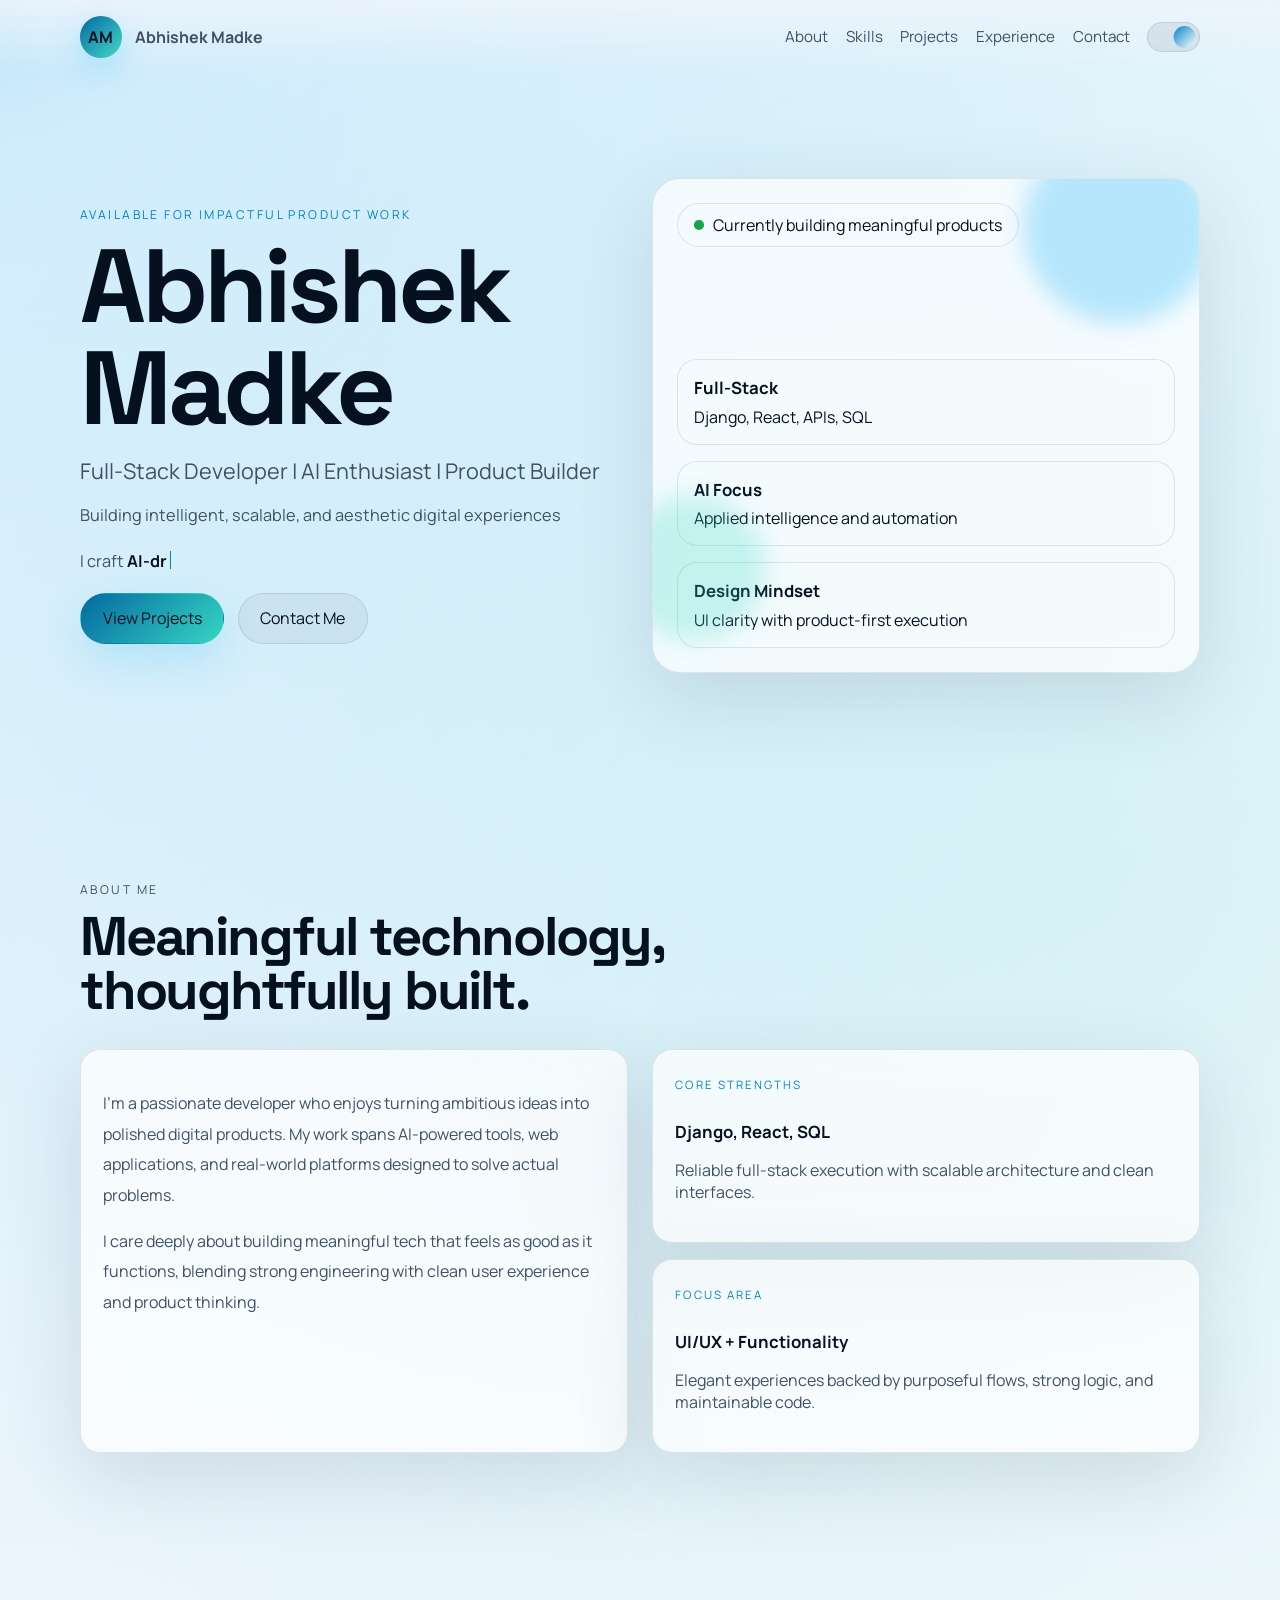
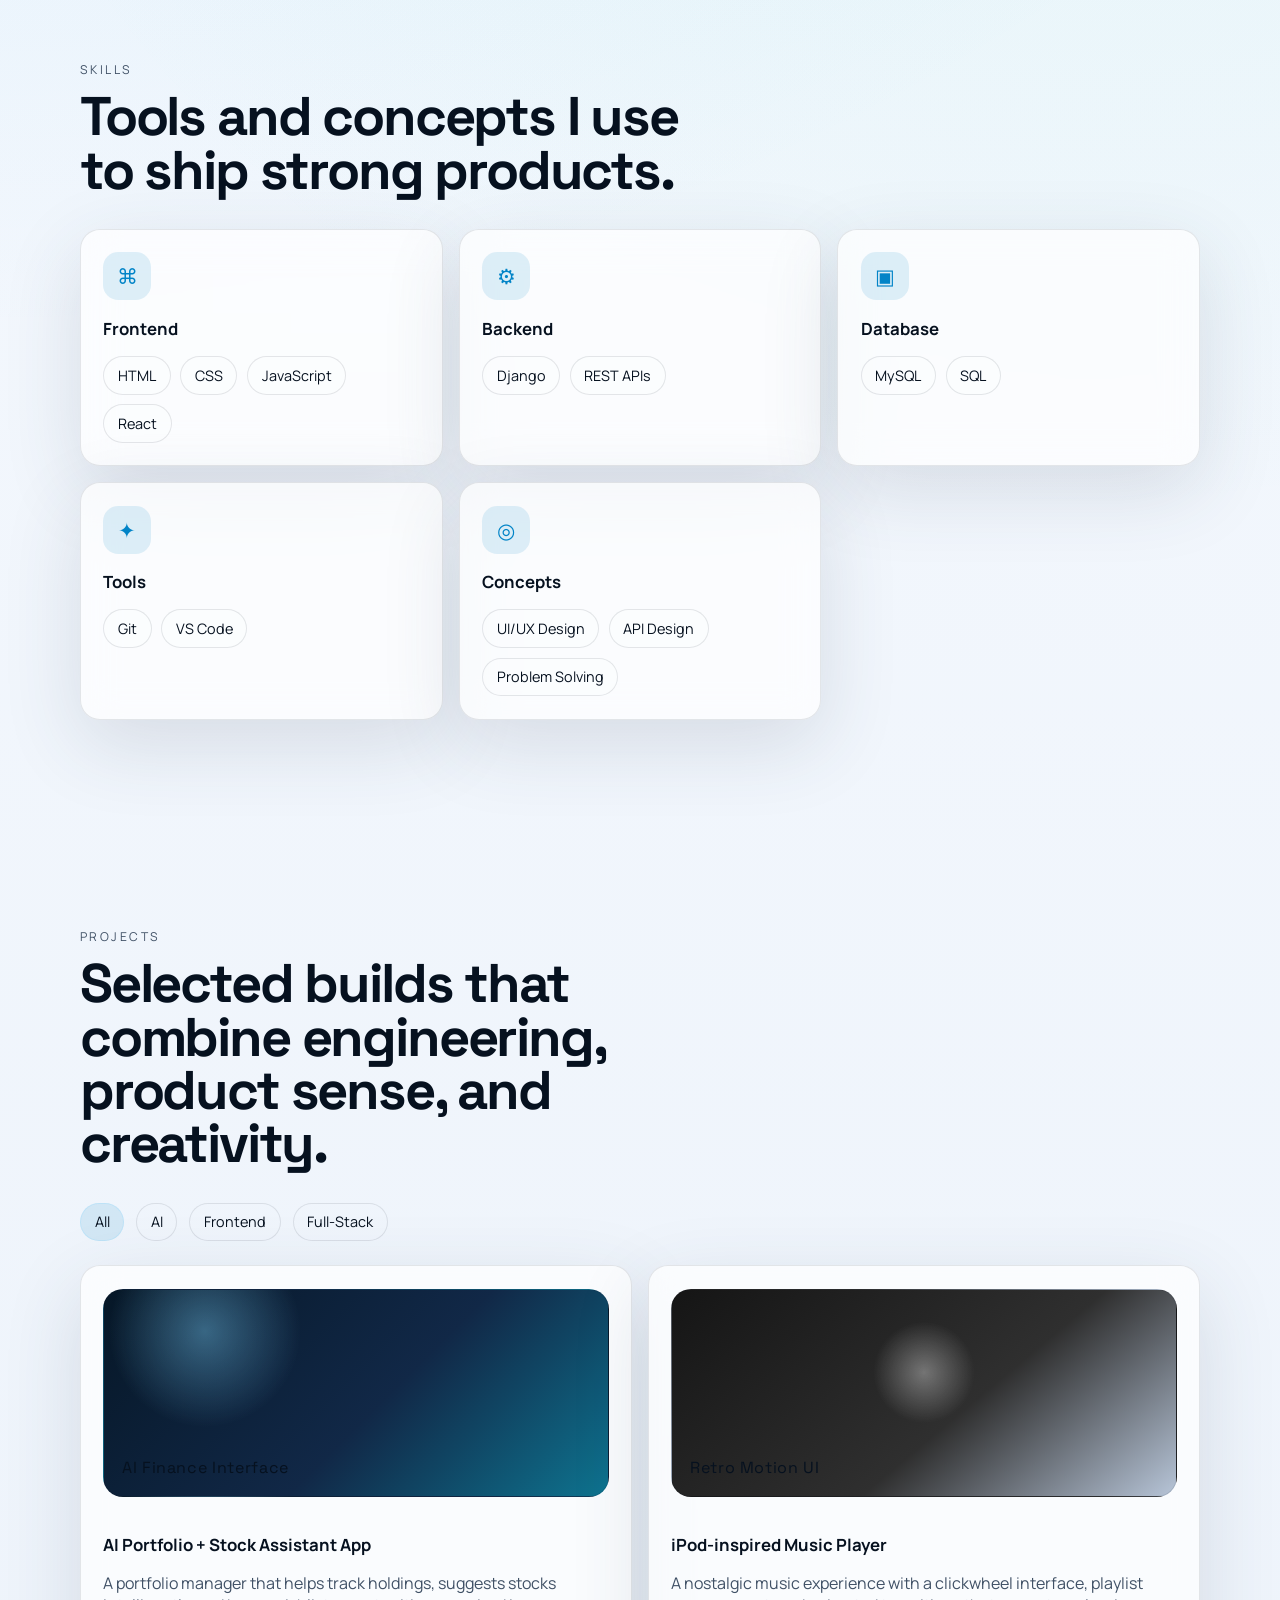
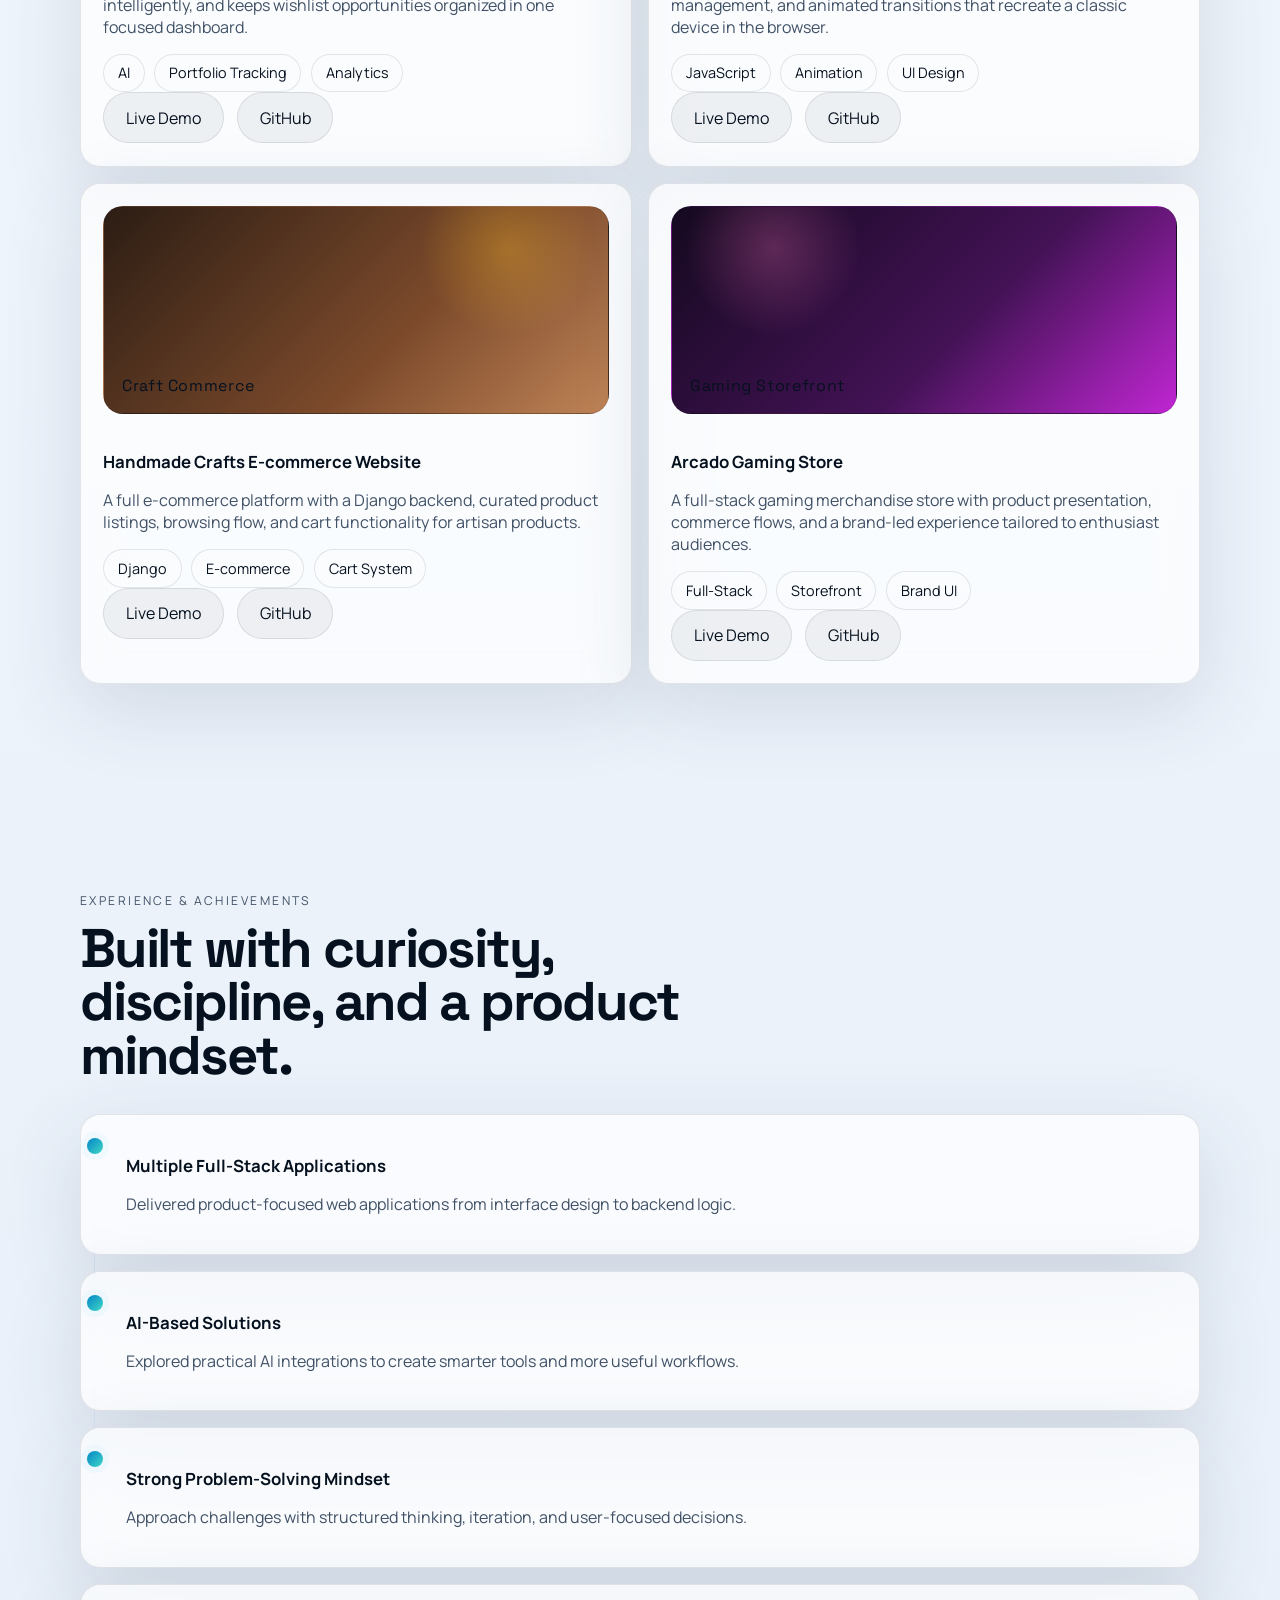
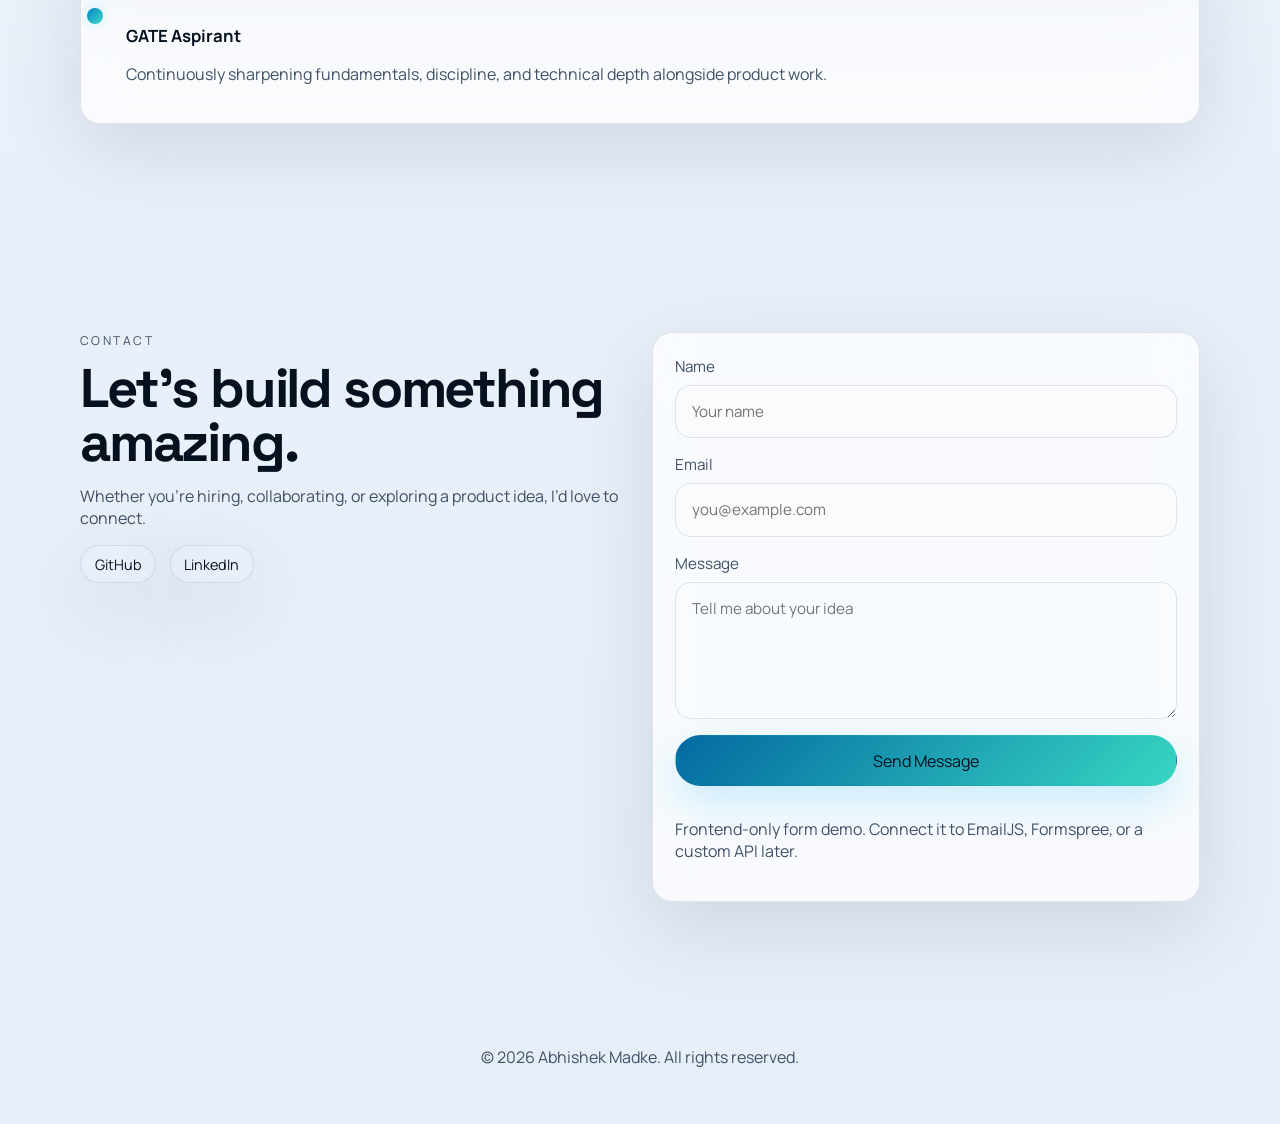
==== index.html @ 0639fe57 "first commit" ====
<!DOCTYPE html>
<html lang="en">
  <head>
    <meta charset="UTF-8" />
    <meta name="viewport" content="width=device-width, initial-scale=1.0" />
    <meta
      name="description"
      content="Abhishek Madke is a full-stack developer, AI enthusiast, and product builder creating intelligent digital experiences."
    />
    <title>Abhishek Madke | Developer Portfolio</title>
    <link rel="preconnect" href="https://fonts.googleapis.com" />
    <link rel="preconnect" href="https://fonts.gstatic.com" crossorigin />
    <link
      href="https://fonts.googleapis.com/css2?family=Manrope:wght@400;500;600;700;800&family=Space+Grotesk:wght@500;700&display=swap"
      rel="stylesheet"
    />
    <link rel="stylesheet" href="style.css" />
  </head>
  <body>
    <div class="cursor-glow" aria-hidden="true"></div>
    <div class="progress-bar" aria-hidden="true"></div>

    <header class="site-header">
      <nav class="nav container" aria-label="Primary navigation">
        <a class="brand" href="#home">
          <span class="brand-mark">AM</span>
          <span class="brand-text">Abhishek Madke</span>
        </a>

        <button
          class="nav-toggle"
          type="button"
          aria-expanded="false"
          aria-controls="nav-menu"
          aria-label="Toggle navigation"
        >
          <span></span>
          <span></span>
        </button>

        <div class="nav-menu" id="nav-menu">
          <a href="#about">About</a>
          <a href="#skills">Skills</a>
          <a href="#projects">Projects</a>
          <a href="#experience">Experience</a>
          <a href="#contact">Contact</a>
          <button class="theme-toggle" type="button" aria-label="Toggle color theme">
            <span class="theme-toggle-track">
              <span class="theme-toggle-thumb"></span>
            </span>
          </button>
        </div>
      </nav>
    </header>

    <main id="home">
      <!-- Hero Section -->
      <section class="hero section">
        <div class="container hero-grid">
          <div class="hero-copy reveal">
            <p class="eyebrow">Available for impactful product work</p>
            <h1>Abhishek Madke</h1>
            <p class="hero-title">Full-Stack Developer | AI Enthusiast | Product Builder</p>
            <p class="hero-tagline">
              Building intelligent, scalable, and aesthetic digital experiences
            </p>
            <p class="typing-line">
              I craft
              <span class="typing" data-roles="smart web apps,AI-driven products,premium user experiences,scalable full-stack systems"></span>
            </p>

            <div class="hero-actions">
              <a class="button button-primary ripple" href="#projects">View Projects</a>
              <a class="button button-secondary ripple" href="#contact">Contact Me</a>
            </div>
          </div>

          <div class="hero-visual reveal">
            <div class="glass-panel intro-card">
              <div class="intro-orb orb-one"></div>
              <div class="intro-orb orb-two"></div>
              <div class="status-pill">
                <span class="status-dot"></span>
                Currently building meaningful products
              </div>
              <div class="metric-grid">
                <article>
                  <strong>Full-Stack</strong>
                  <span>Django, React, APIs, SQL</span>
                </article>
                <article>
                  <strong>AI Focus</strong>
                  <span>Applied intelligence and automation</span>
                </article>
                <article>
                  <strong>Design Mindset</strong>
                  <span>UI clarity with product-first execution</span>
                </article>
              </div>
            </div>
          </div>
        </div>
      </section>

      <!-- About Section -->
      <section class="section" id="about">
        <div class="container">
          <div class="section-heading reveal">
            <p class="eyebrow">About Me</p>
            <h2>Meaningful technology, thoughtfully built.</h2>
          </div>

          <div class="about-grid">
            <article class="glass-panel about-story reveal">
              <p>
                I’m a passionate developer who enjoys turning ambitious ideas into polished digital
                products. My work spans AI-powered tools, web applications, and real-world
                platforms designed to solve actual problems.
              </p>
              <p>
                I care deeply about building meaningful tech that feels as good as it functions,
                blending strong engineering with clean user experience and product thinking.
              </p>
            </article>

            <aside class="about-highlights reveal">
              <div class="highlight-card glass-panel">
                <span class="highlight-label">Core Strengths</span>
                <h3>Django, React, SQL</h3>
                <p>Reliable full-stack execution with scalable architecture and clean interfaces.</p>
              </div>
              <div class="highlight-card glass-panel">
                <span class="highlight-label">Focus Area</span>
                <h3>UI/UX + Functionality</h3>
                <p>Elegant experiences backed by purposeful flows, strong logic, and maintainable code.</p>
              </div>
            </aside>
          </div>
        </div>
      </section>

      <!-- Skills Section -->
      <section class="section" id="skills">
        <div class="container">
          <div class="section-heading reveal">
            <p class="eyebrow">Skills</p>
            <h2>Tools and concepts I use to ship strong products.</h2>
          </div>

          <div class="skills-grid">
            <article class="skill-card glass-panel reveal">
              <div class="skill-icon">⌘</div>
              <h3>Frontend</h3>
              <div class="skill-tags">
                <span>HTML</span>
                <span>CSS</span>
                <span>JavaScript</span>
                <span>React</span>
              </div>
            </article>
            <article class="skill-card glass-panel reveal">
              <div class="skill-icon">⚙</div>
              <h3>Backend</h3>
              <div class="skill-tags">
                <span>Django</span>
                <span>REST APIs</span>
              </div>
            </article>
            <article class="skill-card glass-panel reveal">
              <div class="skill-icon">▣</div>
              <h3>Database</h3>
              <div class="skill-tags">
                <span>MySQL</span>
                <span>SQL</span>
              </div>
            </article>
            <article class="skill-card glass-panel reveal">
              <div class="skill-icon">✦</div>
              <h3>Tools</h3>
              <div class="skill-tags">
                <span>Git</span>
                <span>VS Code</span>
              </div>
            </article>
            <article class="skill-card glass-panel reveal">
              <div class="skill-icon">◎</div>
              <h3>Concepts</h3>
              <div class="skill-tags">
                <span>UI/UX Design</span>
                <span>API Design</span>
                <span>Problem Solving</span>
              </div>
            </article>
          </div>
        </div>
      </section>

      <!-- Projects Section -->
      <section class="section" id="projects">
        <div class="container">
          <div class="section-heading reveal">
            <p class="eyebrow">Projects</p>
            <h2>Selected builds that combine engineering, product sense, and creativity.</h2>
          </div>

          <div class="project-filters reveal" role="tablist" aria-label="Project categories">
            <button class="filter-pill is-active" type="button" data-filter="all">All</button>
            <button class="filter-pill" type="button" data-filter="ai">AI</button>
            <button class="filter-pill" type="button" data-filter="frontend">Frontend</button>
            <button class="filter-pill" type="button" data-filter="fullstack">Full-Stack</button>
          </div>

          <div class="projects-grid">
            <article class="project-card glass-panel reveal" data-category="ai fullstack">
              <div class="project-preview preview-ai">
                <span>AI Finance Interface</span>
              </div>
              <div class="project-body">
                <h3>AI Portfolio + Stock Assistant App</h3>
                <p>
                  A portfolio manager that helps track holdings, suggests stocks intelligently,
                  and keeps wishlist opportunities organized in one focused dashboard.
                </p>
                <div class="project-stack">
                  <span>AI</span>
                  <span>Portfolio Tracking</span>
                  <span>Analytics</span>
                </div>
                <div class="project-links">
                  <a class="button button-secondary ripple" href="#">Live Demo</a>
                  <a class="button button-secondary ripple" href="#">GitHub</a>
                </div>
              </div>
            </article>

            <article class="project-card glass-panel reveal" data-category="frontend">
              <div class="project-preview preview-ipod">
                <span>Retro Motion UI</span>
              </div>
              <div class="project-body">
                <h3>iPod-inspired Music Player</h3>
                <p>
                  A nostalgic music experience with a clickwheel interface, playlist management,
                  and animated transitions that recreate a classic device in the browser.
                </p>
                <div class="project-stack">
                  <span>JavaScript</span>
                  <span>Animation</span>
                  <span>UI Design</span>
                </div>
                <div class="project-links">
                  <a class="button button-secondary ripple" href="#">Live Demo</a>
                  <a class="button button-secondary ripple" href="#">GitHub</a>
                </div>
              </div>
            </article>

            <article class="project-card glass-panel reveal" data-category="fullstack">
              <div class="project-preview preview-crafts">
                <span>Craft Commerce</span>
              </div>
              <div class="project-body">
                <h3>Handmade Crafts E-commerce Website</h3>
                <p>
                  A full e-commerce platform with a Django backend, curated product listings,
                  browsing flow, and cart functionality for artisan products.
                </p>
                <div class="project-stack">
                  <span>Django</span>
                  <span>E-commerce</span>
                  <span>Cart System</span>
                </div>
                <div class="project-links">
                  <a class="button button-secondary ripple" href="#">Live Demo</a>
                  <a class="button button-secondary ripple" href="#">GitHub</a>
                </div>
              </div>
            </article>

            <article class="project-card glass-panel reveal" data-category="fullstack">
              <div class="project-preview preview-arcado">
                <span>Gaming Storefront</span>
              </div>
              <div class="project-body">
                <h3>Arcado Gaming Store</h3>
                <p>
                  A full-stack gaming merchandise store with product presentation, commerce
                  flows, and a brand-led experience tailored to enthusiast audiences.
                </p>
                <div class="project-stack">
                  <span>Full-Stack</span>
                  <span>Storefront</span>
                  <span>Brand UI</span>
                </div>
                <div class="project-links">
                  <a class="button button-secondary ripple" href="#">Live Demo</a>
                  <a class="button button-secondary ripple" href="#">GitHub</a>
                </div>
              </div>
            </article>
          </div>
        </div>
      </section>

      <!-- Experience Section -->
      <section class="section" id="experience">
        <div class="container">
          <div class="section-heading reveal">
            <p class="eyebrow">Experience & Achievements</p>
            <h2>Built with curiosity, discipline, and a product mindset.</h2>
          </div>

          <div class="timeline">
            <article class="timeline-card glass-panel reveal">
              <h3>Multiple Full-Stack Applications</h3>
              <p>Delivered product-focused web applications from interface design to backend logic.</p>
            </article>
            <article class="timeline-card glass-panel reveal">
              <h3>AI-Based Solutions</h3>
              <p>Explored practical AI integrations to create smarter tools and more useful workflows.</p>
            </article>
            <article class="timeline-card glass-panel reveal">
              <h3>Strong Problem-Solving Mindset</h3>
              <p>Approach challenges with structured thinking, iteration, and user-focused decisions.</p>
            </article>
            <article class="timeline-card glass-panel reveal">
              <h3>GATE Aspirant</h3>
              <p>Continuously sharpening fundamentals, discipline, and technical depth alongside product work.</p>
            </article>
          </div>
        </div>
      </section>

      <!-- Contact Section -->
      <section class="section" id="contact">
        <div class="container contact-grid">
          <div class="section-heading reveal">
            <p class="eyebrow">Contact</p>
            <h2>Let’s build something amazing.</h2>
            <p class="section-copy">
              Whether you’re hiring, collaborating, or exploring a product idea, I’d love to connect.
            </p>
            <div class="social-links">
              <a class="glass-chip" href="https://github.com/abhishekmadke" target="_blank" rel="noreferrer">GitHub</a>
              <a class="glass-chip" href="https://www.linkedin.com/in/abhishek-madke-683bb9384/" target="_blank" rel="noreferrer">LinkedIn</a>
            </div>
          </div>

          <form class="contact-form glass-panel reveal">
            <label>
              Name
              <input type="text" name="name" placeholder="Your name" />
            </label>
            <label>
              Email
              <input type="email" name="email" placeholder="you@example.com" />
            </label>
            <label>
              Message
              <textarea name="message" rows="5" placeholder="Tell me about your idea"></textarea>
            </label>
            <button class="button button-primary ripple" type="submit">Send Message</button>
            <p class="form-note">Frontend-only form demo. Connect it to EmailJS, Formspree, or a custom API later.</p>
          </form>
        </div>
      </section>
    </main>

    <!-- Footer -->
    <footer class="site-footer">
      <div class="container footer-content">
        <p>&copy; <span id="year"></span> Abhishek Madke. All rights reserved.</p>
      </div>
    </footer>

    <script src="script.js"></script>
  </body>
</html>
---- style.css ----
:root {
  --bg: #07111f;
  --bg-elevated: rgba(15, 23, 42, 0.68);
  --surface: rgba(148, 163, 184, 0.08);
  --surface-strong: rgba(148, 163, 184, 0.12);
  --text: #f8fafc;
  --muted: #b7c5d8;
  --line: rgba(255, 255, 255, 0.08);
  --accent: #7dd3fc;
  --accent-strong: #38bdf8;
  --accent-soft: rgba(125, 211, 252, 0.18);
  --success: #86efac;
  --shadow: 0 20px 80px rgba(2, 8, 23, 0.35);
  --radius-lg: 28px;
  --radius-md: 20px;
  --radius-sm: 14px;
  --container: min(1120px, calc(100vw - 2rem));
  --ease: 220ms cubic-bezier(0.2, 0.8, 0.2, 1);
  color-scheme: dark;
}

body.light-theme {
  --bg: #eef4fb;
  --bg-elevated: rgba(255, 255, 255, 0.7);
  --surface: rgba(15, 23, 42, 0.05);
  --surface-strong: rgba(15, 23, 42, 0.08);
  --text: #06111f;
  --muted: #405166;
  --line: rgba(15, 23, 42, 0.1);
  --accent: #0284c7;
  --accent-strong: #0369a1;
  --accent-soft: rgba(2, 132, 199, 0.12);
  --success: #16a34a;
  --shadow: 0 24px 80px rgba(51, 65, 85, 0.14);
  color-scheme: light;
}

*,
*::before,
*::after {
  box-sizing: border-box;
}

html {
  scroll-behavior: smooth;
}

body {
  margin: 0;
  min-height: 100vh;
  font-family: "Manrope", sans-serif;
  background:
    radial-gradient(circle at top left, rgba(56, 189, 248, 0.22), transparent 32%),
    radial-gradient(circle at 85% 15%, rgba(45, 212, 191, 0.14), transparent 24%),
    linear-gradient(180deg, rgba(10, 18, 34, 0.96), rgba(4, 9, 18, 1));
  color: var(--text);
  transition: background 400ms ease, color 250ms ease;
  overflow-x: hidden;
}

body.light-theme {
  background:
    radial-gradient(circle at top left, rgba(14, 165, 233, 0.18), transparent 32%),
    radial-gradient(circle at 85% 15%, rgba(45, 212, 191, 0.1), transparent 24%),
    linear-gradient(180deg, #f8fbff, #e6eef8);
}

img {
  display: block;
  max-width: 100%;
}

a {
  color: inherit;
  text-decoration: none;
}

button,
input,
textarea {
  font: inherit;
}

button {
  border: 0;
  background: none;
  color: inherit;
  cursor: pointer;
}

.container {
  width: var(--container);
  margin: 0 auto;
}

.section {
  padding: 5rem 0;
}

.section-heading {
  max-width: 40rem;
  margin-bottom: 2rem;
}

.section-heading h2,
.hero h1 {
  margin: 0;
  font-family: "Space Grotesk", sans-serif;
  line-height: 0.98;
  letter-spacing: -0.04em;
}

.section-heading h2 {
  font-size: clamp(2rem, 5vw, 3.4rem);
}

.section-copy,
.section-heading p,
.hero-tagline,
.hero-title,
.typing-line,
.about-story p,
.highlight-card p,
.project-body p,
.timeline-card p,
.contact-form .form-note,
.nav-menu a,
.brand-text {
  color: var(--muted);
}

.eyebrow {
  margin: 0 0 0.8rem;
  text-transform: uppercase;
  letter-spacing: 0.2em;
  font-size: 0.76rem;
  color: var(--accent);
}

.glass-panel,
.glass-chip {
  background: var(--bg-elevated);
  border: 1px solid var(--line);
  box-shadow: var(--shadow);
  backdrop-filter: blur(18px);
  -webkit-backdrop-filter: blur(18px);
}

.site-header {
  position: sticky;
  top: 0;
  z-index: 30;
  padding: 1rem 0;
  background: linear-gradient(180deg, rgba(7, 17, 31, 0.75), transparent);
  backdrop-filter: blur(16px);
  -webkit-backdrop-filter: blur(16px);
}

body.light-theme .site-header {
  background: linear-gradient(180deg, rgba(238, 244, 251, 0.85), transparent);
}

.nav {
  display: flex;
  align-items: center;
  justify-content: space-between;
  gap: 1rem;
}

.brand {
  display: inline-flex;
  align-items: center;
  gap: 0.85rem;
  font-weight: 700;
}

.brand-mark {
  display: grid;
  place-items: center;
  width: 2.6rem;
  height: 2.6rem;
  border-radius: 50%;
  background: linear-gradient(135deg, var(--accent-strong), rgba(45, 212, 191, 0.85));
  color: #03111f;
  box-shadow: 0 12px 30px rgba(56, 189, 248, 0.28);
}

.nav-menu {
  display: flex;
  align-items: center;
  gap: 1.1rem;
}

.nav-menu a {
  position: relative;
  font-size: 0.95rem;
}

.nav-menu a::after {
  content: "";
  position: absolute;
  left: 0;
  bottom: -0.35rem;
  width: 100%;
  height: 1px;
  background: var(--accent);
  transform: scaleX(0);
  transform-origin: left;
  transition: transform var(--ease);
}

.nav-menu a:hover::after,
.nav-menu a:focus-visible::after {
  transform: scaleX(1);
}

.nav-toggle {
  display: none;
  width: 3rem;
  height: 3rem;
  border-radius: 50%;
  border: 1px solid var(--line);
  align-items: center;
  justify-content: center;
  flex-direction: column;
  gap: 0.3rem;
}

.nav-toggle span {
  width: 1rem;
  height: 2px;
  background: var(--text);
  border-radius: 999px;
  transition: transform var(--ease), opacity var(--ease);
}

.theme-toggle {
  display: inline-flex;
  padding: 0;
}

.theme-toggle-track {
  width: 3.3rem;
  height: 1.9rem;
  background: var(--surface-strong);
  border: 1px solid var(--line);
  border-radius: 999px;
  padding: 0.22rem;
  display: flex;
  align-items: center;
}

.theme-toggle-thumb {
  width: 1.4rem;
  height: 1.4rem;
  border-radius: 50%;
  background: linear-gradient(135deg, var(--accent), #ffffff);
  transform: translateX(0);
  transition: transform var(--ease);
}

body.light-theme .theme-toggle-thumb {
  transform: translateX(1.35rem);
}

.hero {
  padding-top: 3.6rem;
}

.hero-grid,
.about-grid,
.contact-grid {
  display: grid;
  gap: 1.5rem;
}

.hero-grid {
  align-items: center;
}

.hero-copy {
  position: relative;
  z-index: 2;
}

.hero h1 {
  font-size: clamp(3rem, 9vw, 6.5rem);
  margin-bottom: 1rem;
}

.hero-title {
  font-size: clamp(1rem, 3vw, 1.35rem);
  margin: 0 0 1rem;
}

.hero-tagline,
.typing-line {
  max-width: 38rem;
  font-size: 1.02rem;
  line-height: 1.8;
}

.typing {
  color: var(--text);
  font-weight: 700;
}

.typing::after {
  content: "";
  display: inline-block;
  width: 1px;
  height: 1.1em;
  margin-left: 0.2rem;
  vertical-align: -0.1em;
  background: var(--accent);
  animation: blink 1s infinite;
}

.hero-actions,
.project-links,
.social-links {
  display: flex;
  flex-wrap: wrap;
  gap: 0.85rem;
}

.button {
  position: relative;
  isolation: isolate;
  display: inline-flex;
  align-items: center;
  justify-content: center;
  min-height: 3rem;
  padding: 0.85rem 1.35rem;
  border-radius: 999px;
  border: 1px solid transparent;
  overflow: hidden;
  transition:
    transform var(--ease),
    border-color var(--ease),
    background var(--ease),
    color var(--ease);
}

.button:hover,
.button:focus-visible,
.filter-pill:hover,
.filter-pill:focus-visible,
.glass-chip:hover,
.glass-chip:focus-visible {
  transform: translateY(-2px);
}

.button-primary {
  background: linear-gradient(135deg, var(--accent-strong), rgba(45, 212, 191, 0.95));
  color: #04111f;
  box-shadow: 0 16px 40px rgba(56, 189, 248, 0.24);
}

.button-secondary {
  background: var(--surface);
  border-color: var(--line);
}

.ripple-circle {
  position: absolute;
  width: 1rem;
  height: 1rem;
  border-radius: 50%;
  transform: translate(-50%, -50%) scale(0);
  background: rgba(255, 255, 255, 0.35);
  animation: ripple 650ms ease-out forwards;
  pointer-events: none;
}

.intro-card {
  position: relative;
  min-height: 26rem;
  padding: 1.5rem;
  border-radius: var(--radius-lg);
  overflow: hidden;
}

.intro-orb {
  position: absolute;
  border-radius: 50%;
  filter: blur(12px);
}

.orb-one {
  width: 12rem;
  height: 12rem;
  top: -3rem;
  right: -1rem;
  background: rgba(56, 189, 248, 0.34);
}

.orb-two {
  width: 9rem;
  height: 9rem;
  bottom: 2rem;
  left: -2rem;
  background: rgba(45, 212, 191, 0.24);
}

.status-pill {
  position: relative;
  display: inline-flex;
  align-items: center;
  gap: 0.6rem;
  padding: 0.65rem 1rem;
  border-radius: 999px;
  background: rgba(255, 255, 255, 0.06);
  border: 1px solid var(--line);
}

.status-dot {
  width: 0.6rem;
  height: 0.6rem;
  border-radius: 50%;
  background: var(--success);
  box-shadow: 0 0 0 0 rgba(134, 239, 172, 0.6);
  animation: pulse 2s infinite;
}

.metric-grid {
  display: grid;
  gap: 1rem;
  margin-top: 7rem;
}

.metric-grid article,
.highlight-card,
.skill-card,
.timeline-card,
.project-card,
.contact-form,
.about-story {
  border-radius: var(--radius-md);
}

.metric-grid article {
  padding: 1rem;
  background: rgba(255, 255, 255, 0.05);
  border: 1px solid var(--line);
}

.metric-grid strong,
.highlight-card h3,
.skill-card h3,
.project-body h3,
.timeline-card h3 {
  display: block;
  margin-bottom: 0.4rem;
  font-size: 1.05rem;
}

.about-story,
.highlight-card,
.skill-card,
.timeline-card,
.project-card,
.contact-form {
  padding: 1.4rem;
}

.about-story {
  line-height: 1.9;
}

.highlight-card + .highlight-card {
  margin-top: 1rem;
}

.highlight-label {
  display: inline-flex;
  margin-bottom: 0.7rem;
  color: var(--accent);
  text-transform: uppercase;
  letter-spacing: 0.18em;
  font-size: 0.72rem;
}

.skills-grid,
.projects-grid,
.timeline {
  display: grid;
  gap: 1rem;
}

.skill-card {
  position: relative;
  overflow: hidden;
}

.skill-card::before,
.project-card::before,
.timeline-card::before {
  content: "";
  position: absolute;
  inset: 0;
  background: linear-gradient(135deg, rgba(125, 211, 252, 0.08), transparent 45%);
  opacity: 0;
  transition: opacity var(--ease);
  pointer-events: none;
}

.skill-card:hover::before,
.project-card:hover::before,
.timeline-card:hover::before {
  opacity: 1;
}

.skill-icon {
  display: grid;
  place-items: center;
  width: 3rem;
  height: 3rem;
  margin-bottom: 1rem;
  border-radius: 0.95rem;
  background: var(--accent-soft);
  color: var(--accent);
  font-size: 1.3rem;
}

.skill-tags,
.project-stack {
  display: flex;
  flex-wrap: wrap;
  gap: 0.6rem;
  margin-top: 1rem;
}

.skill-tags span,
.project-stack span,
.glass-chip,
.filter-pill {
  padding: 0.55rem 0.85rem;
  border-radius: 999px;
  border: 1px solid var(--line);
  background: rgba(255, 255, 255, 0.04);
  font-size: 0.9rem;
}

.project-filters {
  display: flex;
  flex-wrap: wrap;
  gap: 0.75rem;
  margin-bottom: 1.5rem;
}

.filter-pill.is-active {
  background: var(--accent-soft);
  color: var(--text);
  border-color: rgba(125, 211, 252, 0.24);
}

.project-card {
  display: flex;
  flex-direction: column;
  gap: 1.2rem;
  transition: transform var(--ease), border-color var(--ease), opacity 250ms ease;
}

.project-card:hover,
.skill-card:hover,
.timeline-card:hover,
.highlight-card:hover {
  transform: translateY(-4px);
  border-color: rgba(125, 211, 252, 0.24);
}

.project-card.is-hidden {
  display: none;
}

.project-preview {
  min-height: 13rem;
  border-radius: var(--radius-md);
  border: 1px solid var(--line);
  display: flex;
  align-items: end;
  padding: 1.1rem;
  font-family: "Space Grotesk", sans-serif;
  letter-spacing: 0.04em;
  overflow: hidden;
}

.preview-ai {
  background:
    radial-gradient(circle at 20% 20%, rgba(125, 211, 252, 0.4), transparent 22%),
    linear-gradient(135deg, #061727, #112847 55%, #0e7490);
}

.preview-ipod {
  background:
    radial-gradient(circle at 50% 40%, rgba(255, 255, 255, 0.35), transparent 18%),
    linear-gradient(140deg, #151515, #2f2f2f 58%, #b7c5d8);
}

.preview-crafts {
  background:
    radial-gradient(circle at 80% 20%, rgba(251, 191, 36, 0.3), transparent 20%),
    linear-gradient(135deg, #2c1d14, #7c4a2b 60%, #c08457);
}

.preview-arcado {
  background:
    radial-gradient(circle at 20% 20%, rgba(244, 114, 182, 0.28), transparent 20%),
    linear-gradient(135deg, #14091f, #431255 58%, #c026d3);
}

.timeline {
  position: relative;
}

.timeline::before {
  content: "";
  position: absolute;
  left: 0.9rem;
  top: 0.8rem;
  bottom: 0.8rem;
  width: 1px;
  background: linear-gradient(var(--accent-soft), transparent);
}

.timeline-card {
  position: relative;
  padding-left: 2.8rem;
}

.timeline-card::after {
  content: "";
  position: absolute;
  left: 0.4rem;
  top: 1.45rem;
  width: 1rem;
  height: 1rem;
  border-radius: 50%;
  background: linear-gradient(135deg, var(--accent), rgba(45, 212, 191, 0.9));
  box-shadow: 0 0 0 6px rgba(125, 211, 252, 0.08);
}

.contact-form {
  display: grid;
  gap: 1rem;
}

.contact-form label {
  display: grid;
  gap: 0.5rem;
  color: var(--muted);
  font-size: 0.95rem;
}

.contact-form input,
.contact-form textarea {
  width: 100%;
  padding: 0.95rem 1rem;
  border-radius: 1rem;
  border: 1px solid var(--line);
  background: rgba(255, 255, 255, 0.05);
  color: var(--text);
  outline: none;
  transition: border-color var(--ease), box-shadow var(--ease), background var(--ease);
}

.contact-form input:focus,
.contact-form textarea:focus {
  border-color: rgba(125, 211, 252, 0.45);
  box-shadow: 0 0 0 4px rgba(125, 211, 252, 0.12);
}

.site-footer {
  padding: 1.5rem 0 2.5rem;
}

.footer-content {
  display: flex;
  justify-content: center;
  color: var(--muted);
  text-align: center;
}

.cursor-glow {
  position: fixed;
  left: 0;
  top: 0;
  width: 20rem;
  height: 20rem;
  border-radius: 50%;
  pointer-events: none;
  z-index: 0;
  opacity: 0.5;
  background: radial-gradient(circle, rgba(56, 189, 248, 0.16), transparent 62%);
  transform: translate(-50%, -50%);
  transition: opacity 250ms ease;
}

.progress-bar {
  position: fixed;
  left: 0;
  top: 0;
  z-index: 50;
  width: 100%;
  height: 3px;
  transform-origin: left;
  transform: scaleX(0);
  background: linear-gradient(90deg, var(--accent-strong), rgba(45, 212, 191, 0.95));
}

.reveal {
  opacity: 0;
  transform: translateY(32px);
  transition:
    opacity 700ms ease,
    transform 700ms cubic-bezier(0.2, 0.8, 0.2, 1);
}

.reveal.is-visible {
  opacity: 1;
  transform: translateY(0);
}

@keyframes blink {
  0%,
  49% {
    opacity: 1;
  }

  50%,
  100% {
    opacity: 0;
  }
}

@keyframes ripple {
  from {
    transform: translate(-50%, -50%) scale(0);
    opacity: 0.8;
  }

  to {
    transform: translate(-50%, -50%) scale(18);
    opacity: 0;
  }
}

@keyframes pulse {
  0% {
    box-shadow: 0 0 0 0 rgba(134, 239, 172, 0.6);
  }

  70% {
    box-shadow: 0 0 0 12px rgba(134, 239, 172, 0);
  }

  100% {
    box-shadow: 0 0 0 0 rgba(134, 239, 172, 0);
  }
}

@media (min-width: 760px) {
  .hero-grid,
  .about-grid,
  .contact-grid {
    grid-template-columns: repeat(2, minmax(0, 1fr));
  }

  .skills-grid {
    grid-template-columns: repeat(2, minmax(0, 1fr));
  }

  .projects-grid {
    grid-template-columns: repeat(2, minmax(0, 1fr));
  }
}

@media (min-width: 980px) {
  .section {
    padding: 6.5rem 0;
  }

  .skills-grid {
    grid-template-columns: repeat(3, minmax(0, 1fr));
  }
}

@media (max-width: 759px) {
  .site-header {
    padding-top: 0.7rem;
  }

  .nav-toggle {
    display: inline-flex;
  }

  .nav-menu {
    position: absolute;
    inset: calc(100% + 0.5rem) 1rem auto;
    padding: 1rem;
    border-radius: 1.2rem;
    border: 1px solid var(--line);
    background: var(--bg-elevated);
    backdrop-filter: blur(18px);
    -webkit-backdrop-filter: blur(18px);
    box-shadow: var(--shadow);
    display: grid;
    gap: 0.9rem;
    opacity: 0;
    pointer-events: none;
    transform: translateY(-10px);
    transition:
      opacity var(--ease),
      transform var(--ease);
  }

  .nav-menu.is-open {
    opacity: 1;
    pointer-events: auto;
    transform: translateY(0);
  }

  .nav-toggle[aria-expanded="true"] span:first-child {
    transform: translateY(4px) rotate(45deg);
  }

  .nav-toggle[aria-expanded="true"] span:last-child {
    transform: translateY(-4px) rotate(-45deg);
  }

  .brand-text {
    display: none;
  }

  .cursor-glow {
    display: none;
  }
}

@media (prefers-reduced-motion: reduce) {
  html {
    scroll-behavior: auto;
  }

  *,
  *::before,
  *::after {
    animation: none !important;
    transition-duration: 0.01ms !important;
    transition-delay: 0ms !important;
  }

  .reveal {
    opacity: 1;
    transform: none;
  }
}
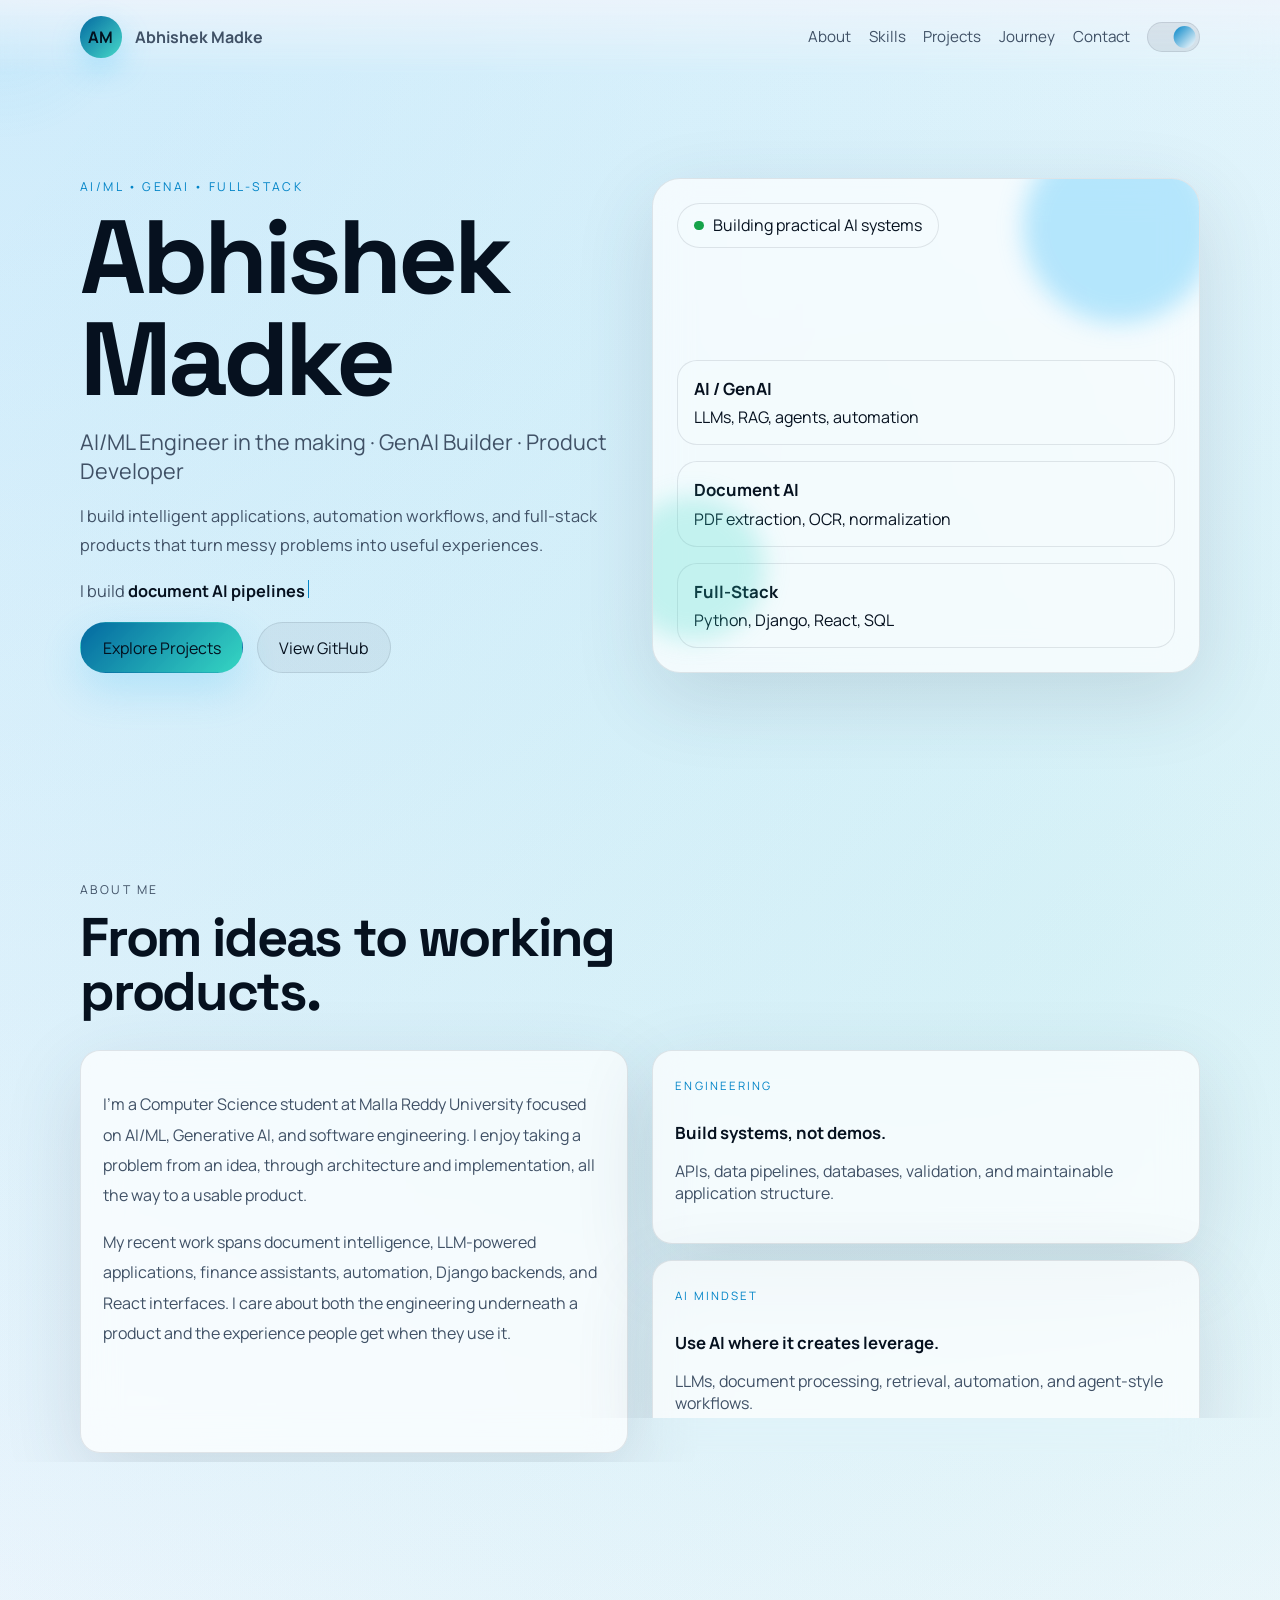
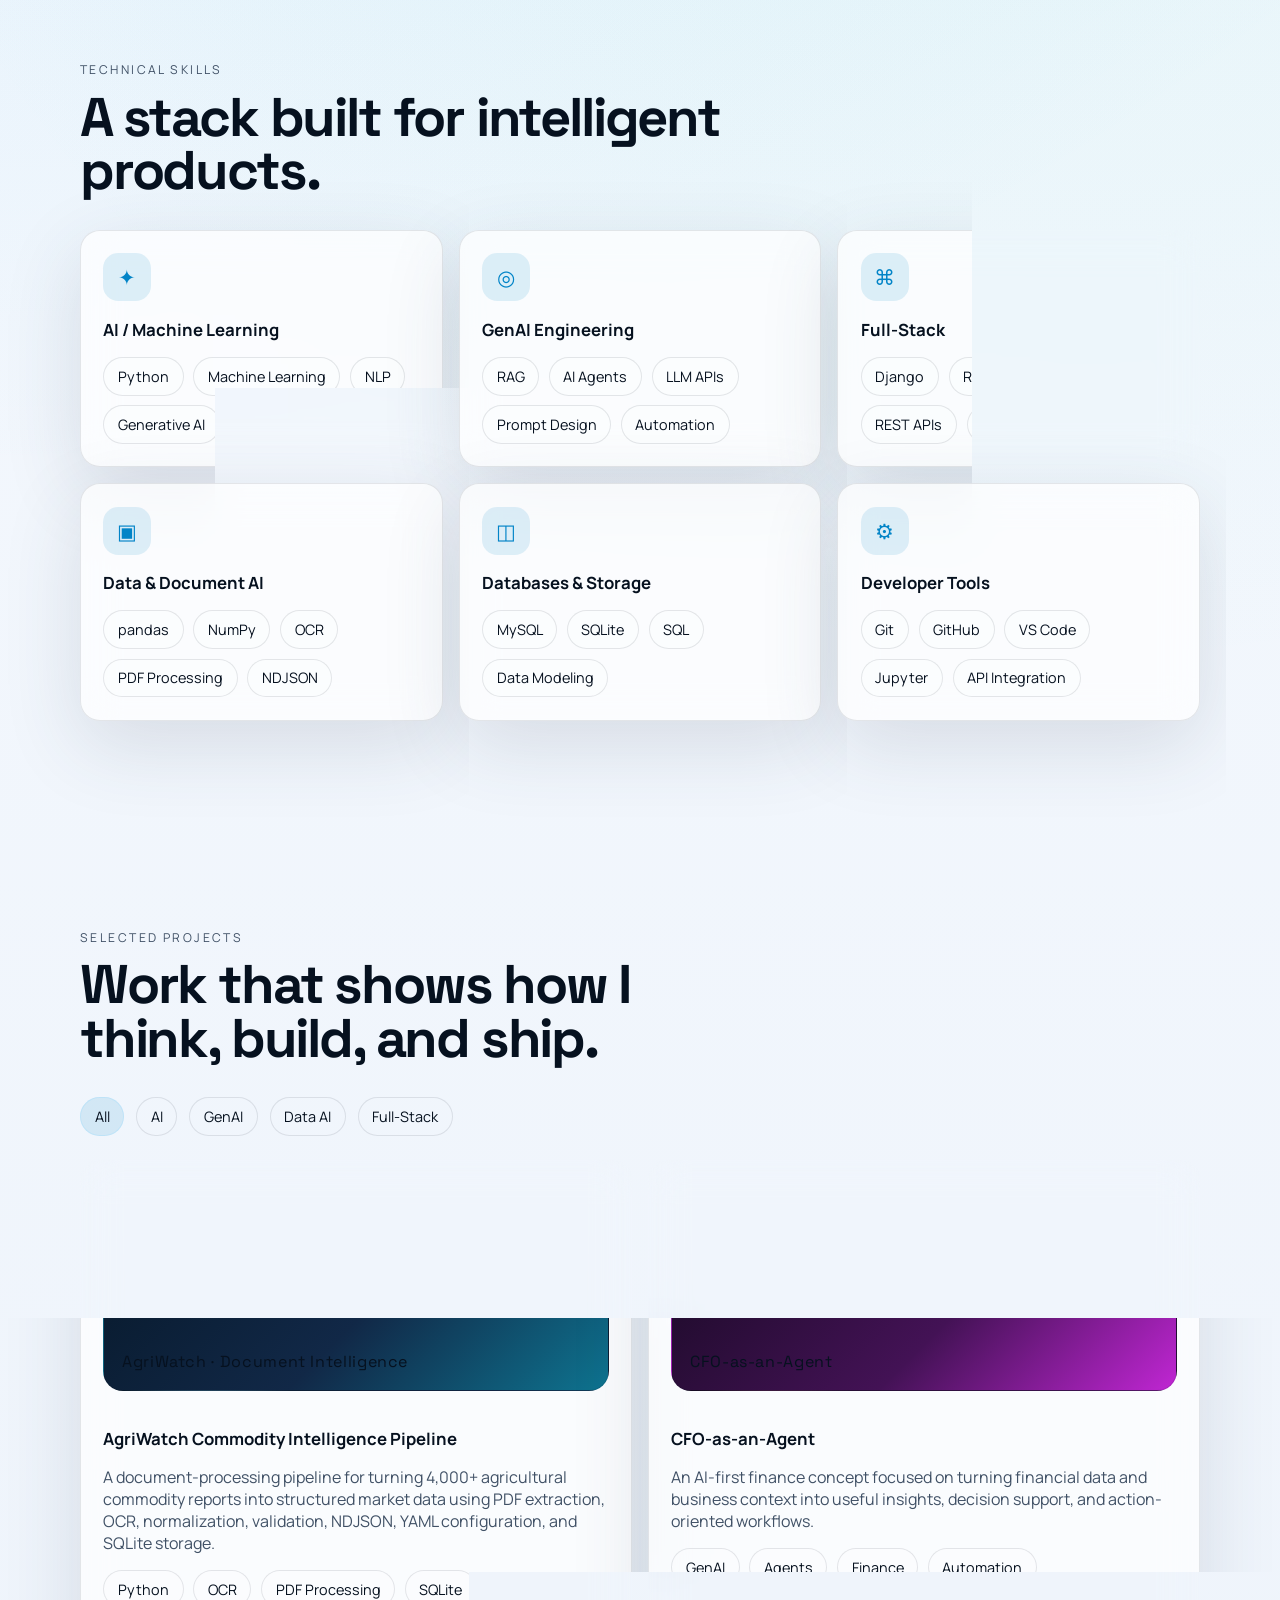
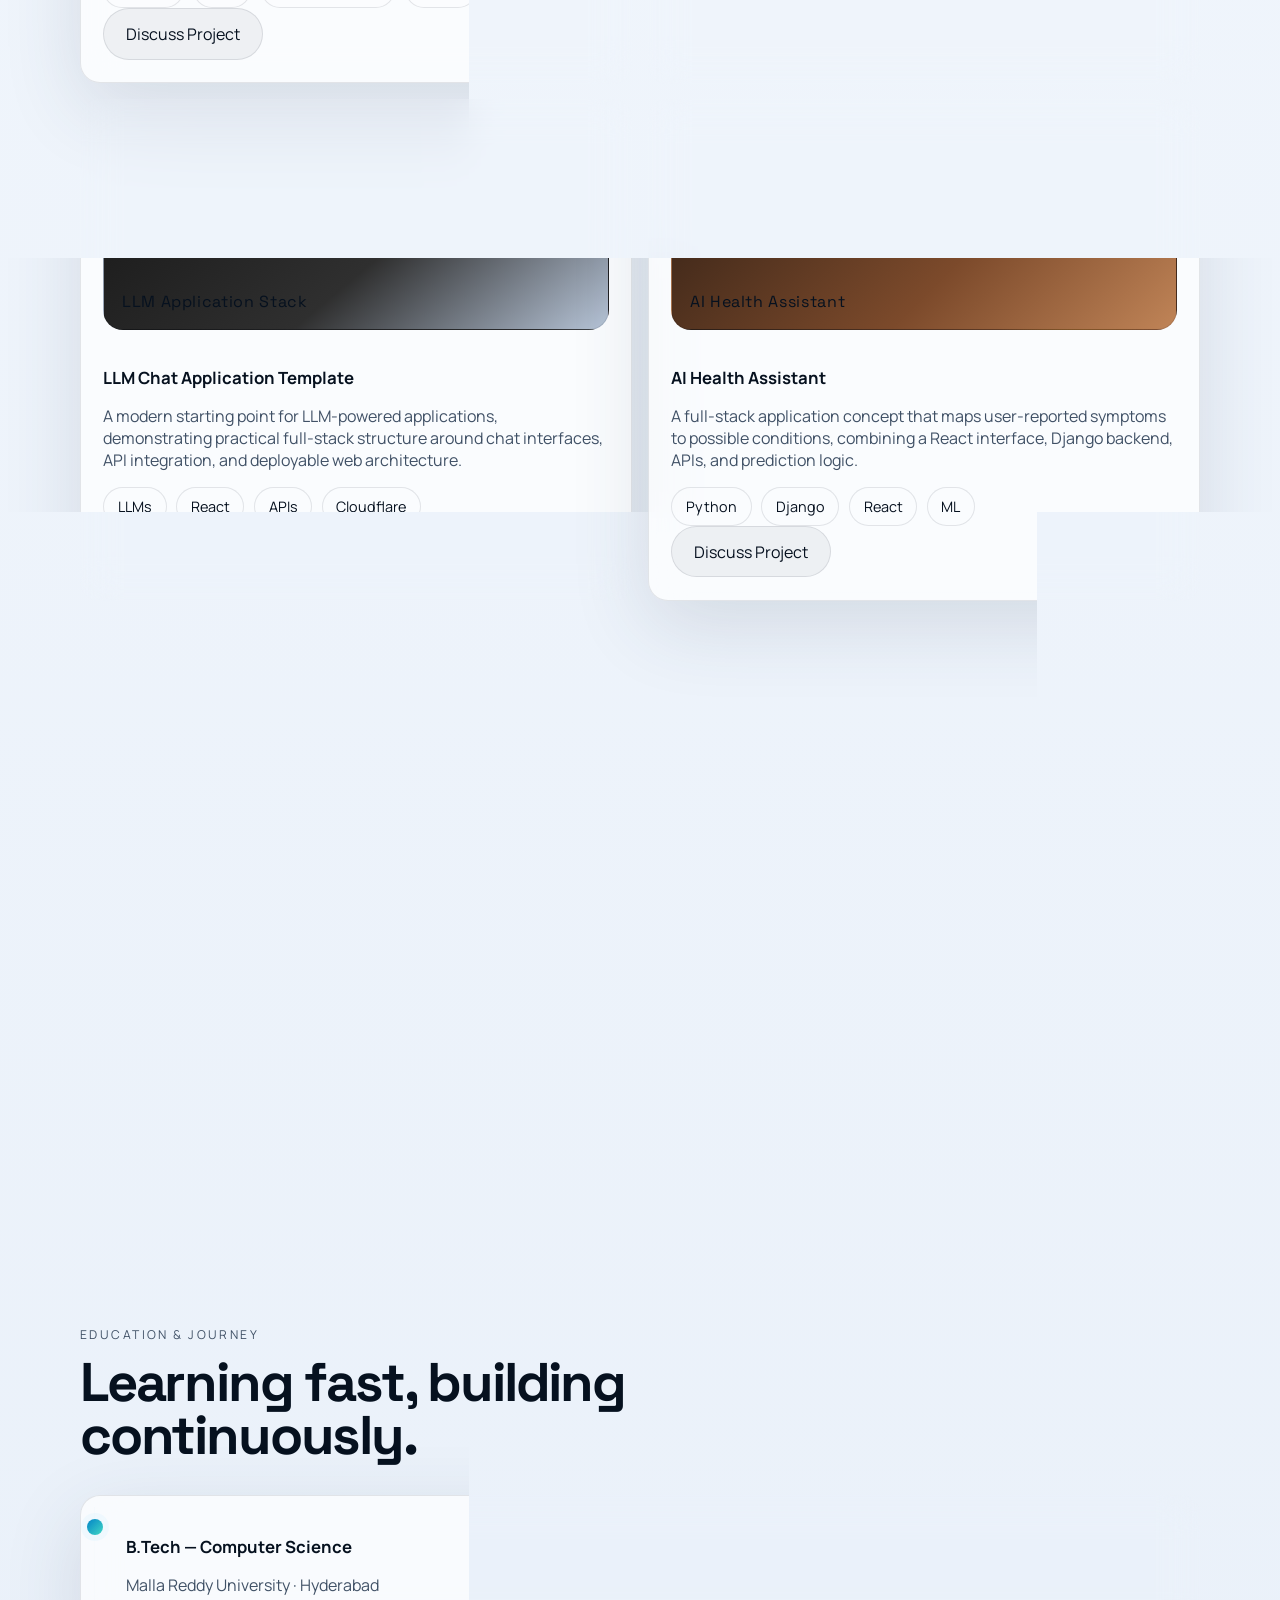
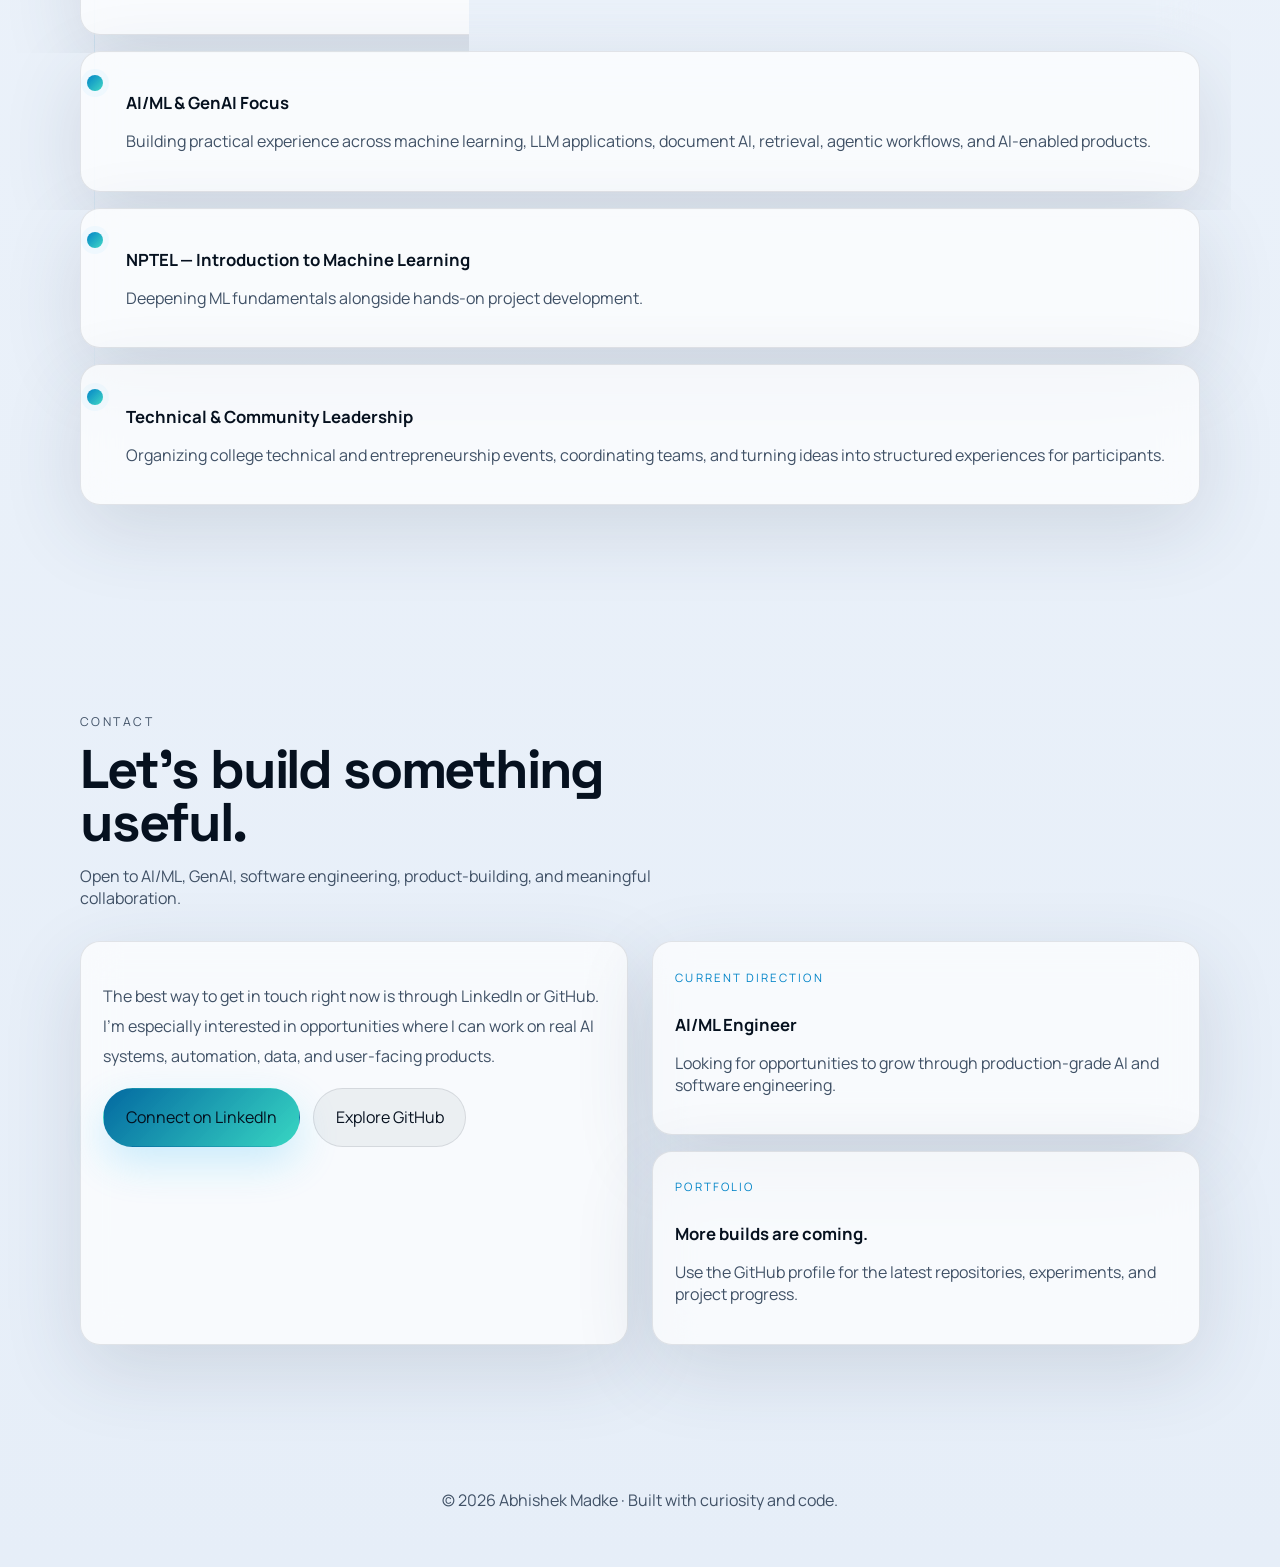
==== commit f5d996c6: "Refresh portfolio for AI ML and GenAI positioning" ====
--- a/index.html
+++ b/index.html
@@ -5,9 +5,14 @@
     <meta name="viewport" content="width=device-width, initial-scale=1.0" />
     <meta
       name="description"
-      content="Abhishek Madke is a full-stack developer, AI enthusiast, and product builder creating intelligent digital experiences."
+      content="Abhishek Madke is an AI/ML and GenAI-focused computer science student building intelligent products, document AI pipelines, and full-stack applications."
     />
-    <title>Abhishek Madke | Developer Portfolio</title>
+    <meta
+      name="keywords"
+      content="Abhishek Madke, AI/ML Engineer, GenAI, Python, Django, React, LLM, RAG, portfolio"
+    />
+    <meta name="author" content="Abhishek Madke" />
+    <title>Abhishek Madke | AI/ML & GenAI Engineer</title>
     <link rel="preconnect" href="https://fonts.googleapis.com" />
     <link rel="preconnect" href="https://fonts.gstatic.com" crossorigin />
     <link
@@ -16,13 +21,14 @@
     />
     <link rel="stylesheet" href="style.css" />
   </head>
+
   <body>
     <div class="cursor-glow" aria-hidden="true"></div>
     <div class="progress-bar" aria-hidden="true"></div>
 
     <header class="site-header">
       <nav class="nav container" aria-label="Primary navigation">
-        <a class="brand" href="#home">
+        <a class="brand" href="#home" aria-label="Abhishek Madke home">
           <span class="brand-mark">AM</span>
           <span class="brand-text">Abhishek Madke</span>
         </a>
@@ -42,7 +48,7 @@
           <a href="#about">About</a>
           <a href="#skills">Skills</a>
           <a href="#projects">Projects</a>
-          <a href="#experience">Experience</a>
+          <a href="#experience">Journey</a>
           <a href="#contact">Contact</a>
           <button class="theme-toggle" type="button" aria-label="Toggle color theme">
             <span class="theme-toggle-track">
@@ -54,24 +60,32 @@
     </header>
 
     <main id="home">
-      <!-- Hero Section -->
       <section class="hero section">
         <div class="container hero-grid">
           <div class="hero-copy reveal">
-            <p class="eyebrow">Available for impactful product work</p>
+            <p class="eyebrow">AI/ML • GenAI • Full-Stack</p>
             <h1>Abhishek Madke</h1>
-            <p class="hero-title">Full-Stack Developer | AI Enthusiast | Product Builder</p>
+            <p class="hero-title">AI/ML Engineer in the making · GenAI Builder · Product Developer</p>
             <p class="hero-tagline">
-              Building intelligent, scalable, and aesthetic digital experiences
+              I build intelligent applications, automation workflows, and full-stack products that
+              turn messy problems into useful experiences.
             </p>
             <p class="typing-line">
-              I craft
-              <span class="typing" data-roles="smart web apps,AI-driven products,premium user experiences,scalable full-stack systems"></span>
+              I build
+              <span
+                class="typing"
+                data-roles="document AI pipelines,LLM-powered applications,full-stack products,automation systems"
+              ></span>
             </p>
 
             <div class="hero-actions">
-              <a class="button button-primary ripple" href="#projects">View Projects</a>
-              <a class="button button-secondary ripple" href="#contact">Contact Me</a>
+              <a class="button button-primary ripple" href="#projects">Explore Projects</a>
+              <a
+                class="button button-secondary ripple"
+                href="https://github.com/AbhishekMadke"
+                target="_blank"
+                rel="noreferrer"
+              >View GitHub</a>
             </div>
           </div>
 
@@ -79,22 +93,24 @@
             <div class="glass-panel intro-card">
               <div class="intro-orb orb-one"></div>
               <div class="intro-orb orb-two"></div>
+
               <div class="status-pill">
                 <span class="status-dot"></span>
-                Currently building meaningful products
-              </div>
+                Building practical AI systems
+              </div>
+
               <div class="metric-grid">
                 <article>
-                  <strong>Full-Stack</strong>
-                  <span>Django, React, APIs, SQL</span>
+                  <strong>AI / GenAI</strong>
+                  <span>LLMs, RAG, agents, automation</span>
                 </article>
                 <article>
-                  <strong>AI Focus</strong>
-                  <span>Applied intelligence and automation</span>
+                  <strong>Document AI</strong>
+                  <span>PDF extraction, OCR, normalization</span>
                 </article>
                 <article>
-                  <strong>Design Mindset</strong>
-                  <span>UI clarity with product-first execution</span>
+                  <strong>Full-Stack</strong>
+                  <span>Python, Django, React, SQL</span>
                 </article>
               </div>
             </div>
@@ -102,274 +118,377 @@
         </div>
       </section>
 
-      <!-- About Section -->
       <section class="section" id="about">
         <div class="container">
           <div class="section-heading reveal">
             <p class="eyebrow">About Me</p>
-            <h2>Meaningful technology, thoughtfully built.</h2>
+            <h2>From ideas to working products.</h2>
           </div>
 
           <div class="about-grid">
             <article class="glass-panel about-story reveal">
               <p>
-                I’m a passionate developer who enjoys turning ambitious ideas into polished digital
-                products. My work spans AI-powered tools, web applications, and real-world
-                platforms designed to solve actual problems.
+                I’m a Computer Science student at Malla Reddy University focused on AI/ML,
+                Generative AI, and software engineering. I enjoy taking a problem from an idea,
+                through architecture and implementation, all the way to a usable product.
               </p>
               <p>
-                I care deeply about building meaningful tech that feels as good as it functions,
-                blending strong engineering with clean user experience and product thinking.
+                My recent work spans document intelligence, LLM-powered applications, finance
+                assistants, automation, Django backends, and React interfaces. I care about both
+                the engineering underneath a product and the experience people get when they use it.
               </p>
             </article>
 
             <aside class="about-highlights reveal">
               <div class="highlight-card glass-panel">
-                <span class="highlight-label">Core Strengths</span>
-                <h3>Django, React, SQL</h3>
-                <p>Reliable full-stack execution with scalable architecture and clean interfaces.</p>
+                <span class="highlight-label">Engineering</span>
+                <h3>Build systems, not demos.</h3>
+                <p>APIs, data pipelines, databases, validation, and maintainable application structure.</p>
               </div>
               <div class="highlight-card glass-panel">
-                <span class="highlight-label">Focus Area</span>
-                <h3>UI/UX + Functionality</h3>
-                <p>Elegant experiences backed by purposeful flows, strong logic, and maintainable code.</p>
+                <span class="highlight-label">AI Mindset</span>
+                <h3>Use AI where it creates leverage.</h3>
+                <p>LLMs, document processing, retrieval, automation, and agent-style workflows.</p>
               </div>
             </aside>
           </div>
         </div>
       </section>
 
-      <!-- Skills Section -->
       <section class="section" id="skills">
         <div class="container">
           <div class="section-heading reveal">
-            <p class="eyebrow">Skills</p>
-            <h2>Tools and concepts I use to ship strong products.</h2>
+            <p class="eyebrow">Technical Skills</p>
+            <h2>A stack built for intelligent products.</h2>
           </div>
 
           <div class="skills-grid">
             <article class="skill-card glass-panel reveal">
+              <div class="skill-icon">✦</div>
+              <h3>AI / Machine Learning</h3>
+              <div class="skill-tags">
+                <span>Python</span>
+                <span>Machine Learning</span>
+                <span>NLP</span>
+                <span>Generative AI</span>
+                <span>LLMs</span>
+              </div>
+            </article>
+
+            <article class="skill-card glass-panel reveal">
+              <div class="skill-icon">◎</div>
+              <h3>GenAI Engineering</h3>
+              <div class="skill-tags">
+                <span>RAG</span>
+                <span>AI Agents</span>
+                <span>LLM APIs</span>
+                <span>Prompt Design</span>
+                <span>Automation</span>
+              </div>
+            </article>
+
+            <article class="skill-card glass-panel reveal">
               <div class="skill-icon">⌘</div>
-              <h3>Frontend</h3>
-              <div class="skill-tags">
-                <span>HTML</span>
-                <span>CSS</span>
+              <h3>Full-Stack</h3>
+              <div class="skill-tags">
+                <span>Django</span>
+                <span>React</span>
                 <span>JavaScript</span>
-                <span>React</span>
-              </div>
-            </article>
+                <span>REST APIs</span>
+                <span>HTML/CSS</span>
+              </div>
+            </article>
+
+            <article class="skill-card glass-panel reveal">
+              <div class="skill-icon">▣</div>
+              <h3>Data & Document AI</h3>
+              <div class="skill-tags">
+                <span>pandas</span>
+                <span>NumPy</span>
+                <span>OCR</span>
+                <span>PDF Processing</span>
+                <span>NDJSON</span>
+              </div>
+            </article>
+
+            <article class="skill-card glass-panel reveal">
+              <div class="skill-icon">◫</div>
+              <h3>Databases & Storage</h3>
+              <div class="skill-tags">
+                <span>MySQL</span>
+                <span>SQLite</span>
+                <span>SQL</span>
+                <span>Data Modeling</span>
+              </div>
+            </article>
+
             <article class="skill-card glass-panel reveal">
               <div class="skill-icon">⚙</div>
-              <h3>Backend</h3>
-              <div class="skill-tags">
-                <span>Django</span>
-                <span>REST APIs</span>
-              </div>
-            </article>
-            <article class="skill-card glass-panel reveal">
-              <div class="skill-icon">▣</div>
-              <h3>Database</h3>
-              <div class="skill-tags">
-                <span>MySQL</span>
-                <span>SQL</span>
-              </div>
-            </article>
-            <article class="skill-card glass-panel reveal">
-              <div class="skill-icon">✦</div>
-              <h3>Tools</h3>
+              <h3>Developer Tools</h3>
               <div class="skill-tags">
                 <span>Git</span>
+                <span>GitHub</span>
                 <span>VS Code</span>
-              </div>
-            </article>
-            <article class="skill-card glass-panel reveal">
-              <div class="skill-icon">◎</div>
-              <h3>Concepts</h3>
-              <div class="skill-tags">
-                <span>UI/UX Design</span>
-                <span>API Design</span>
-                <span>Problem Solving</span>
-              </div>
-            </article>
-          </div>
-        </div>
-      </section>
-
-      <!-- Projects Section -->
+                <span>Jupyter</span>
+                <span>API Integration</span>
+              </div>
+            </article>
+          </div>
+        </div>
+      </section>
+
       <section class="section" id="projects">
         <div class="container">
           <div class="section-heading reveal">
-            <p class="eyebrow">Projects</p>
-            <h2>Selected builds that combine engineering, product sense, and creativity.</h2>
+            <p class="eyebrow">Selected Projects</p>
+            <h2>Work that shows how I think, build, and ship.</h2>
           </div>
 
           <div class="project-filters reveal" role="tablist" aria-label="Project categories">
             <button class="filter-pill is-active" type="button" data-filter="all">All</button>
             <button class="filter-pill" type="button" data-filter="ai">AI</button>
-            <button class="filter-pill" type="button" data-filter="frontend">Frontend</button>
+            <button class="filter-pill" type="button" data-filter="genai">GenAI</button>
+            <button class="filter-pill" type="button" data-filter="data">Data AI</button>
             <button class="filter-pill" type="button" data-filter="fullstack">Full-Stack</button>
           </div>
 
           <div class="projects-grid">
+            <article class="project-card glass-panel reveal" data-category="ai data fullstack">
+              <div class="project-preview preview-ai">
+                <span>AgriWatch · Document Intelligence</span>
+              </div>
+              <div class="project-body">
+                <h3>AgriWatch Commodity Intelligence Pipeline</h3>
+                <p>
+                  A document-processing pipeline for turning 4,000+ agricultural commodity reports
+                  into structured market data using PDF extraction, OCR, normalization, validation,
+                  NDJSON, YAML configuration, and SQLite storage.
+                </p>
+                <div class="project-stack">
+                  <span>Python</span>
+                  <span>OCR</span>
+                  <span>PDF Processing</span>
+                  <span>SQLite</span>
+                </div>
+                <div class="project-links">
+                  <a class="button button-secondary ripple" href="#contact">Discuss Project</a>
+                </div>
+              </div>
+            </article>
+
+            <article class="project-card glass-panel reveal" data-category="ai genai fullstack">
+              <div class="project-preview preview-arcado">
+                <span>CFO-as-an-Agent</span>
+              </div>
+              <div class="project-body">
+                <h3>CFO-as-an-Agent</h3>
+                <p>
+                  An AI-first finance concept focused on turning financial data and business
+                  context into useful insights, decision support, and action-oriented workflows.
+                </p>
+                <div class="project-stack">
+                  <span>GenAI</span>
+                  <span>Agents</span>
+                  <span>Finance</span>
+                  <span>Automation</span>
+                </div>
+                <div class="project-links">
+                  <a
+                    class="button button-secondary ripple"
+                    href="https://github.com/AbhishekMadke/CFO-as-an-agent-"
+                    target="_blank"
+                    rel="noreferrer"
+                  >GitHub</a>
+                </div>
+              </div>
+            </article>
+
+            <article class="project-card glass-panel reveal" data-category="ai genai fullstack">
+              <div class="project-preview preview-ipod">
+                <span>LLM Application Stack</span>
+              </div>
+              <div class="project-body">
+                <h3>LLM Chat Application Template</h3>
+                <p>
+                  A modern starting point for LLM-powered applications, demonstrating practical
+                  full-stack structure around chat interfaces, API integration, and deployable web architecture.
+                </p>
+                <div class="project-stack">
+                  <span>LLMs</span>
+                  <span>React</span>
+                  <span>APIs</span>
+                  <span>Cloudflare</span>
+                </div>
+                <div class="project-links">
+                  <a
+                    class="button button-secondary ripple"
+                    href="https://github.com/AbhishekMadke/llm-chat-app-template"
+                    target="_blank"
+                    rel="noreferrer"
+                  >GitHub</a>
+                </div>
+              </div>
+            </article>
+
+            <article class="project-card glass-panel reveal" data-category="ai fullstack">
+              <div class="project-preview preview-crafts">
+                <span>AI Health Assistant</span>
+              </div>
+              <div class="project-body">
+                <h3>AI Health Assistant</h3>
+                <p>
+                  A full-stack application concept that maps user-reported symptoms to possible
+                  conditions, combining a React interface, Django backend, APIs, and prediction logic.
+                </p>
+                <div class="project-stack">
+                  <span>Python</span>
+                  <span>Django</span>
+                  <span>React</span>
+                  <span>ML</span>
+                </div>
+                <div class="project-links">
+                  <a class="button button-secondary ripple" href="#contact">Discuss Project</a>
+                </div>
+              </div>
+            </article>
+
             <article class="project-card glass-panel reveal" data-category="ai fullstack">
               <div class="project-preview preview-ai">
-                <span>AI Finance Interface</span>
-              </div>
-              <div class="project-body">
-                <h3>AI Portfolio + Stock Assistant App</h3>
-                <p>
-                  A portfolio manager that helps track holdings, suggests stocks intelligently,
-                  and keeps wishlist opportunities organized in one focused dashboard.
+                <span>Finance Intelligence</span>
+              </div>
+              <div class="project-body">
+                <h3>AI Portfolio & Stock Assistant</h3>
+                <p>
+                  A finance dashboard concept for tracking holdings, organizing a stock wishlist,
+                  and adding intelligent assistance to portfolio decisions.
                 </p>
                 <div class="project-stack">
                   <span>AI</span>
-                  <span>Portfolio Tracking</span>
                   <span>Analytics</span>
-                </div>
-                <div class="project-links">
-                  <a class="button button-secondary ripple" href="#">Live Demo</a>
-                  <a class="button button-secondary ripple" href="#">GitHub</a>
-                </div>
-              </div>
-            </article>
-
-            <article class="project-card glass-panel reveal" data-category="frontend">
+                  <span>Portfolio</span>
+                  <span>Product Design</span>
+                </div>
+                <div class="project-links">
+                  <a class="button button-secondary ripple" href="#contact">Discuss Project</a>
+                </div>
+              </div>
+            </article>
+
+            <article class="project-card glass-panel reveal" data-category="fullstack">
               <div class="project-preview preview-ipod">
-                <span>Retro Motion UI</span>
+                <span>Creative Frontend</span>
               </div>
               <div class="project-body">
                 <h3>iPod-inspired Music Player</h3>
                 <p>
-                  A nostalgic music experience with a clickwheel interface, playlist management,
-                  and animated transitions that recreate a classic device in the browser.
+                  A browser-based music experience inspired by classic iPod interaction patterns,
+                  built around expressive motion, playlists, and a deliberately tactile interface.
                 </p>
                 <div class="project-stack">
                   <span>JavaScript</span>
+                  <span>UI Design</span>
                   <span>Animation</span>
-                  <span>UI Design</span>
-                </div>
-                <div class="project-links">
-                  <a class="button button-secondary ripple" href="#">Live Demo</a>
-                  <a class="button button-secondary ripple" href="#">GitHub</a>
-                </div>
-              </div>
-            </article>
-
-            <article class="project-card glass-panel reveal" data-category="fullstack">
-              <div class="project-preview preview-crafts">
-                <span>Craft Commerce</span>
-              </div>
-              <div class="project-body">
-                <h3>Handmade Crafts E-commerce Website</h3>
-                <p>
-                  A full e-commerce platform with a Django backend, curated product listings,
-                  browsing flow, and cart functionality for artisan products.
-                </p>
-                <div class="project-stack">
-                  <span>Django</span>
-                  <span>E-commerce</span>
-                  <span>Cart System</span>
-                </div>
-                <div class="project-links">
-                  <a class="button button-secondary ripple" href="#">Live Demo</a>
-                  <a class="button button-secondary ripple" href="#">GitHub</a>
-                </div>
-              </div>
-            </article>
-
-            <article class="project-card glass-panel reveal" data-category="fullstack">
-              <div class="project-preview preview-arcado">
-                <span>Gaming Storefront</span>
-              </div>
-              <div class="project-body">
-                <h3>Arcado Gaming Store</h3>
-                <p>
-                  A full-stack gaming merchandise store with product presentation, commerce
-                  flows, and a brand-led experience tailored to enthusiast audiences.
-                </p>
-                <div class="project-stack">
-                  <span>Full-Stack</span>
-                  <span>Storefront</span>
-                  <span>Brand UI</span>
-                </div>
-                <div class="project-links">
-                  <a class="button button-secondary ripple" href="#">Live Demo</a>
-                  <a class="button button-secondary ripple" href="#">GitHub</a>
-                </div>
-              </div>
-            </article>
-          </div>
-        </div>
-      </section>
-
-      <!-- Experience Section -->
+                </div>
+                <div class="project-links">
+                  <a class="button button-secondary ripple" href="#contact">Discuss Project</a>
+                </div>
+              </div>
+            </article>
+          </div>
+        </div>
+      </section>
+
       <section class="section" id="experience">
         <div class="container">
           <div class="section-heading reveal">
-            <p class="eyebrow">Experience & Achievements</p>
-            <h2>Built with curiosity, discipline, and a product mindset.</h2>
+            <p class="eyebrow">Education & Journey</p>
+            <h2>Learning fast, building continuously.</h2>
           </div>
 
           <div class="timeline">
             <article class="timeline-card glass-panel reveal">
-              <h3>Multiple Full-Stack Applications</h3>
-              <p>Delivered product-focused web applications from interface design to backend logic.</p>
-            </article>
+              <h3>B.Tech — Computer Science</h3>
+              <p>Malla Reddy University · Hyderabad</p>
+            </article>
+
             <article class="timeline-card glass-panel reveal">
-              <h3>AI-Based Solutions</h3>
-              <p>Explored practical AI integrations to create smarter tools and more useful workflows.</p>
-            </article>
+              <h3>AI/ML & GenAI Focus</h3>
+              <p>
+                Building practical experience across machine learning, LLM applications, document
+                AI, retrieval, agentic workflows, and AI-enabled products.
+              </p>
+            </article>
+
             <article class="timeline-card glass-panel reveal">
-              <h3>Strong Problem-Solving Mindset</h3>
-              <p>Approach challenges with structured thinking, iteration, and user-focused decisions.</p>
-            </article>
+              <h3>NPTEL — Introduction to Machine Learning</h3>
+              <p>Deepening ML fundamentals alongside hands-on project development.</p>
+            </article>
+
             <article class="timeline-card glass-panel reveal">
-              <h3>GATE Aspirant</h3>
-              <p>Continuously sharpening fundamentals, discipline, and technical depth alongside product work.</p>
-            </article>
-          </div>
-        </div>
-      </section>
-
-      <!-- Contact Section -->
+              <h3>Technical & Community Leadership</h3>
+              <p>
+                Organizing college technical and entrepreneurship events, coordinating teams, and
+                turning ideas into structured experiences for participants.
+              </p>
+            </article>
+          </div>
+        </div>
+      </section>
+
       <section class="section" id="contact">
-        <div class="container contact-grid">
+        <div class="container">
           <div class="section-heading reveal">
             <p class="eyebrow">Contact</p>
-            <h2>Let’s build something amazing.</h2>
+            <h2>Let’s build something useful.</h2>
             <p class="section-copy">
-              Whether you’re hiring, collaborating, or exploring a product idea, I’d love to connect.
+              Open to AI/ML, GenAI, software engineering, product-building, and meaningful collaboration.
             </p>
-            <div class="social-links">
-              <a class="glass-chip" href="https://github.com/abhishekmadke" target="_blank" rel="noreferrer">GitHub</a>
-              <a class="glass-chip" href="https://www.linkedin.com/in/abhishek-madke-683bb9384/" target="_blank" rel="noreferrer">LinkedIn</a>
-            </div>
-          </div>
-
-          <form class="contact-form glass-panel reveal">
-            <label>
-              Name
-              <input type="text" name="name" placeholder="Your name" />
-            </label>
-            <label>
-              Email
-              <input type="email" name="email" placeholder="you@example.com" />
-            </label>
-            <label>
-              Message
-              <textarea name="message" rows="5" placeholder="Tell me about your idea"></textarea>
-            </label>
-            <button class="button button-primary ripple" type="submit">Send Message</button>
-            <p class="form-note">Frontend-only form demo. Connect it to EmailJS, Formspree, or a custom API later.</p>
-          </form>
+          </div>
+
+          <div class="about-grid">
+            <article class="glass-panel about-story reveal">
+              <p>
+                The best way to get in touch right now is through LinkedIn or GitHub. I’m especially
+                interested in opportunities where I can work on real AI systems, automation, data,
+                and user-facing products.
+              </p>
+
+              <div class="hero-actions">
+                <a
+                  class="button button-primary ripple"
+                  href="https://www.linkedin.com/in/abhishek-madke-683bb9384/"
+                  target="_blank"
+                  rel="noreferrer"
+                >Connect on LinkedIn</a>
+                <a
+                  class="button button-secondary ripple"
+                  href="https://github.com/AbhishekMadke"
+                  target="_blank"
+                  rel="noreferrer"
+                >Explore GitHub</a>
+              </div>
+            </article>
+
+            <aside class="about-highlights reveal">
+              <div class="highlight-card glass-panel">
+                <span class="highlight-label">Current Direction</span>
+                <h3>AI/ML Engineer</h3>
+                <p>Looking for opportunities to grow through production-grade AI and software engineering.</p>
+              </div>
+              <div class="highlight-card glass-panel">
+                <span class="highlight-label">Portfolio</span>
+                <h3>More builds are coming.</h3>
+                <p>Use the GitHub profile for the latest repositories, experiments, and project progress.</p>
+              </div>
+            </aside>
+          </div>
         </div>
       </section>
     </main>
 
-    <!-- Footer -->
     <footer class="site-footer">
       <div class="container footer-content">
-        <p>&copy; <span id="year"></span> Abhishek Madke. All rights reserved.</p>
+        <p>&copy; <span id="year"></span> Abhishek Madke · Built with curiosity and code.</p>
       </div>
     </footer>
 
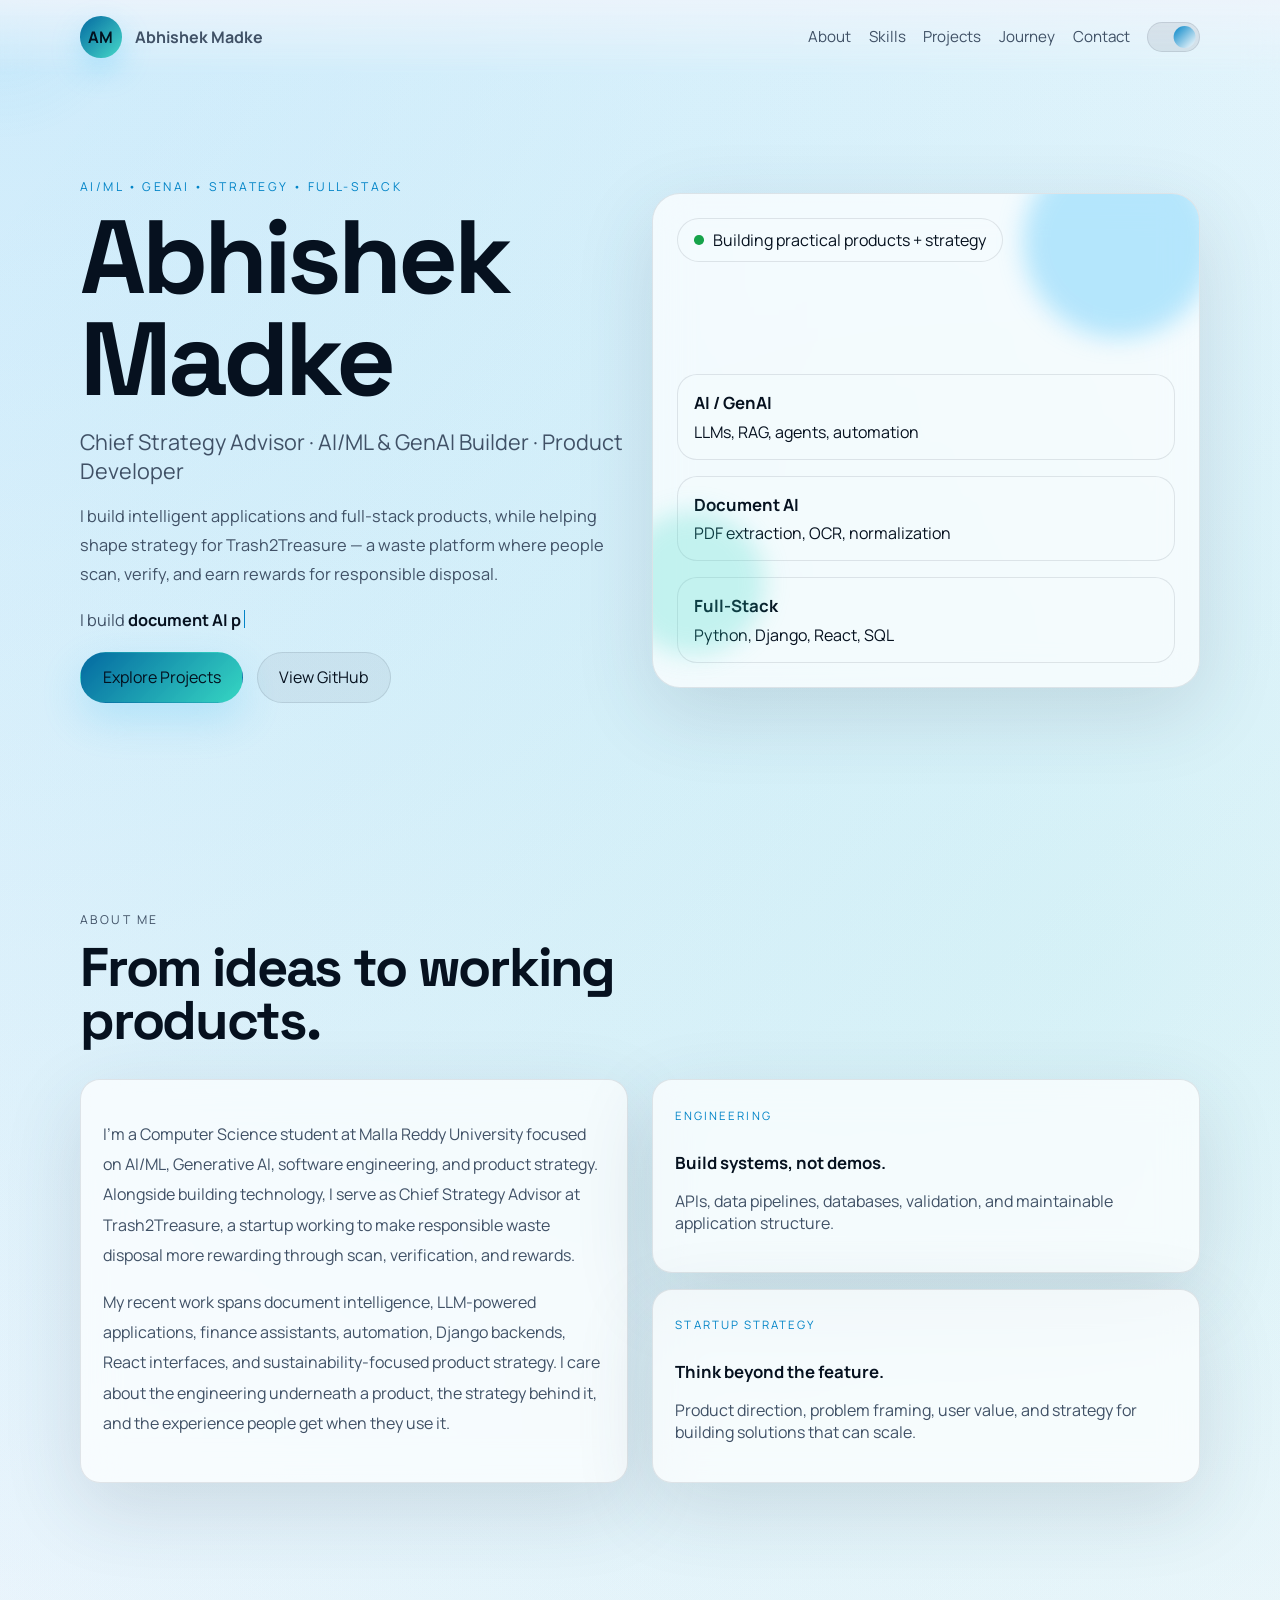
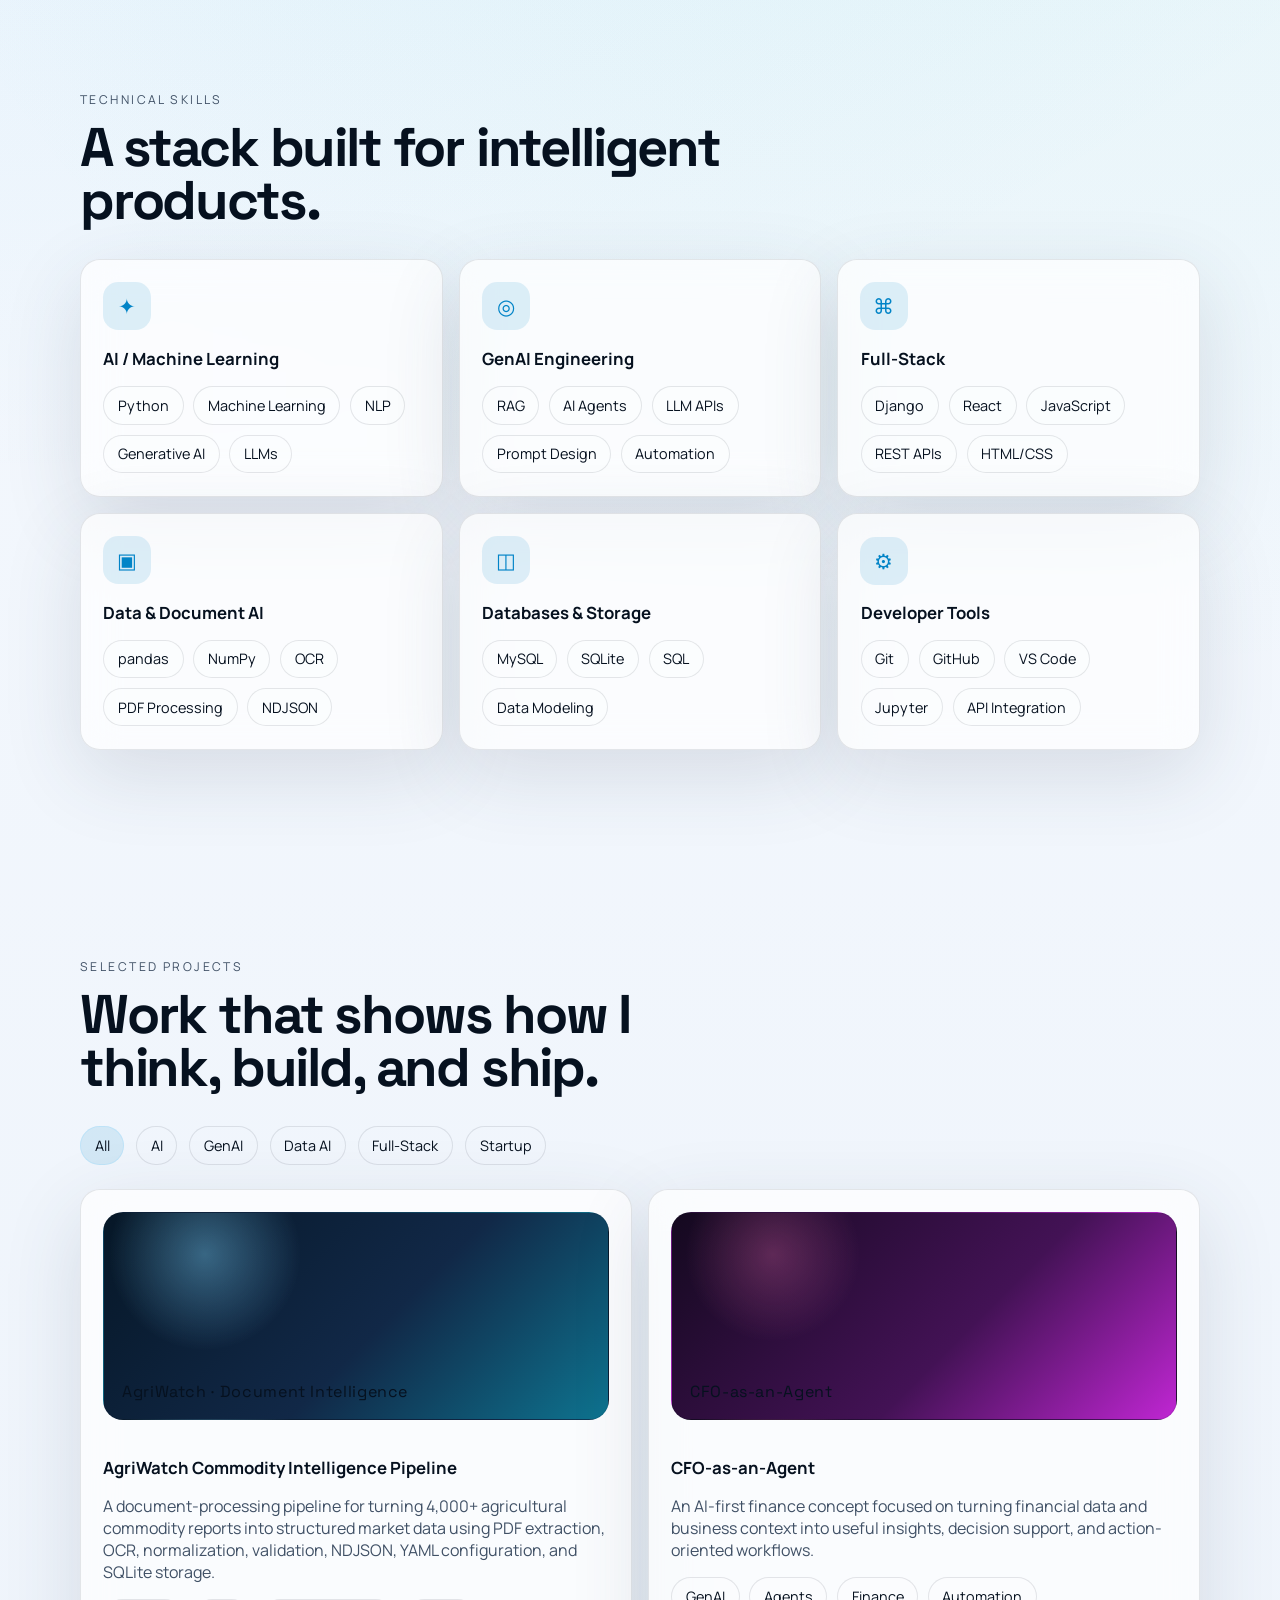
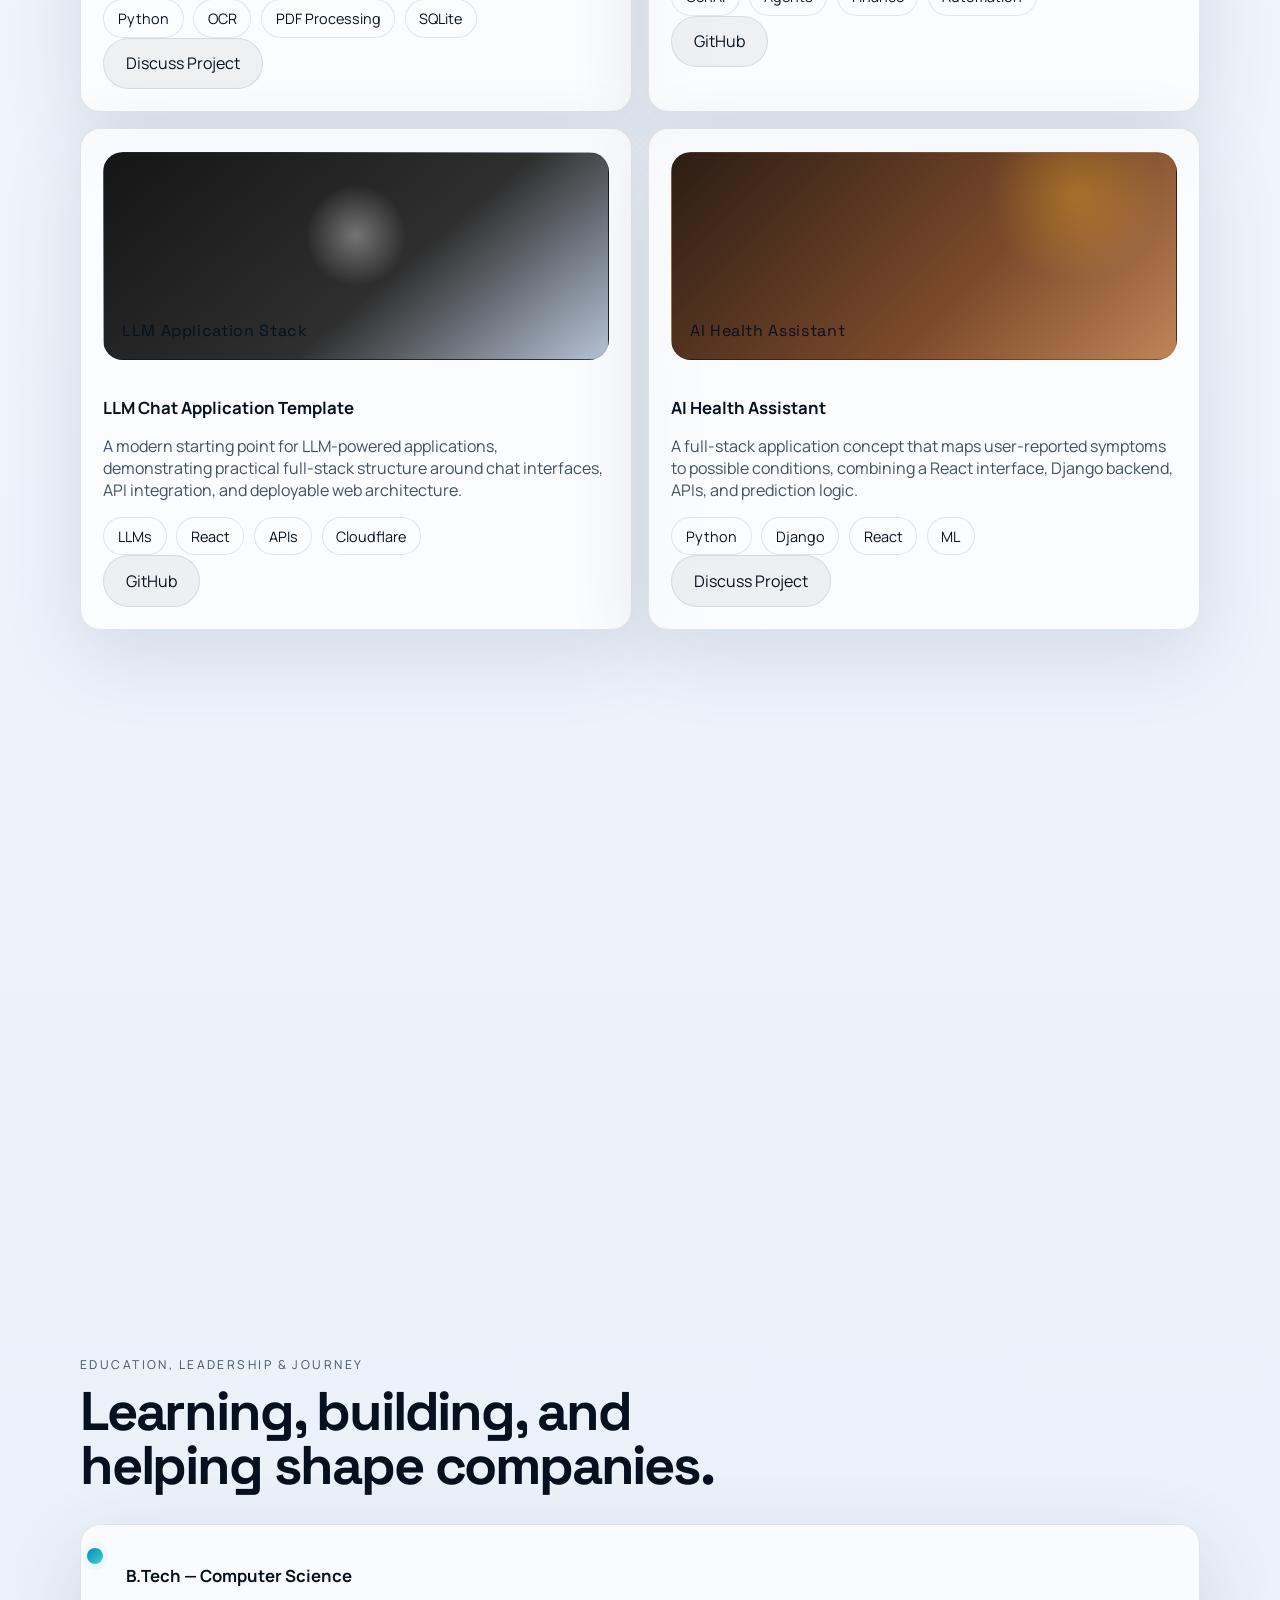
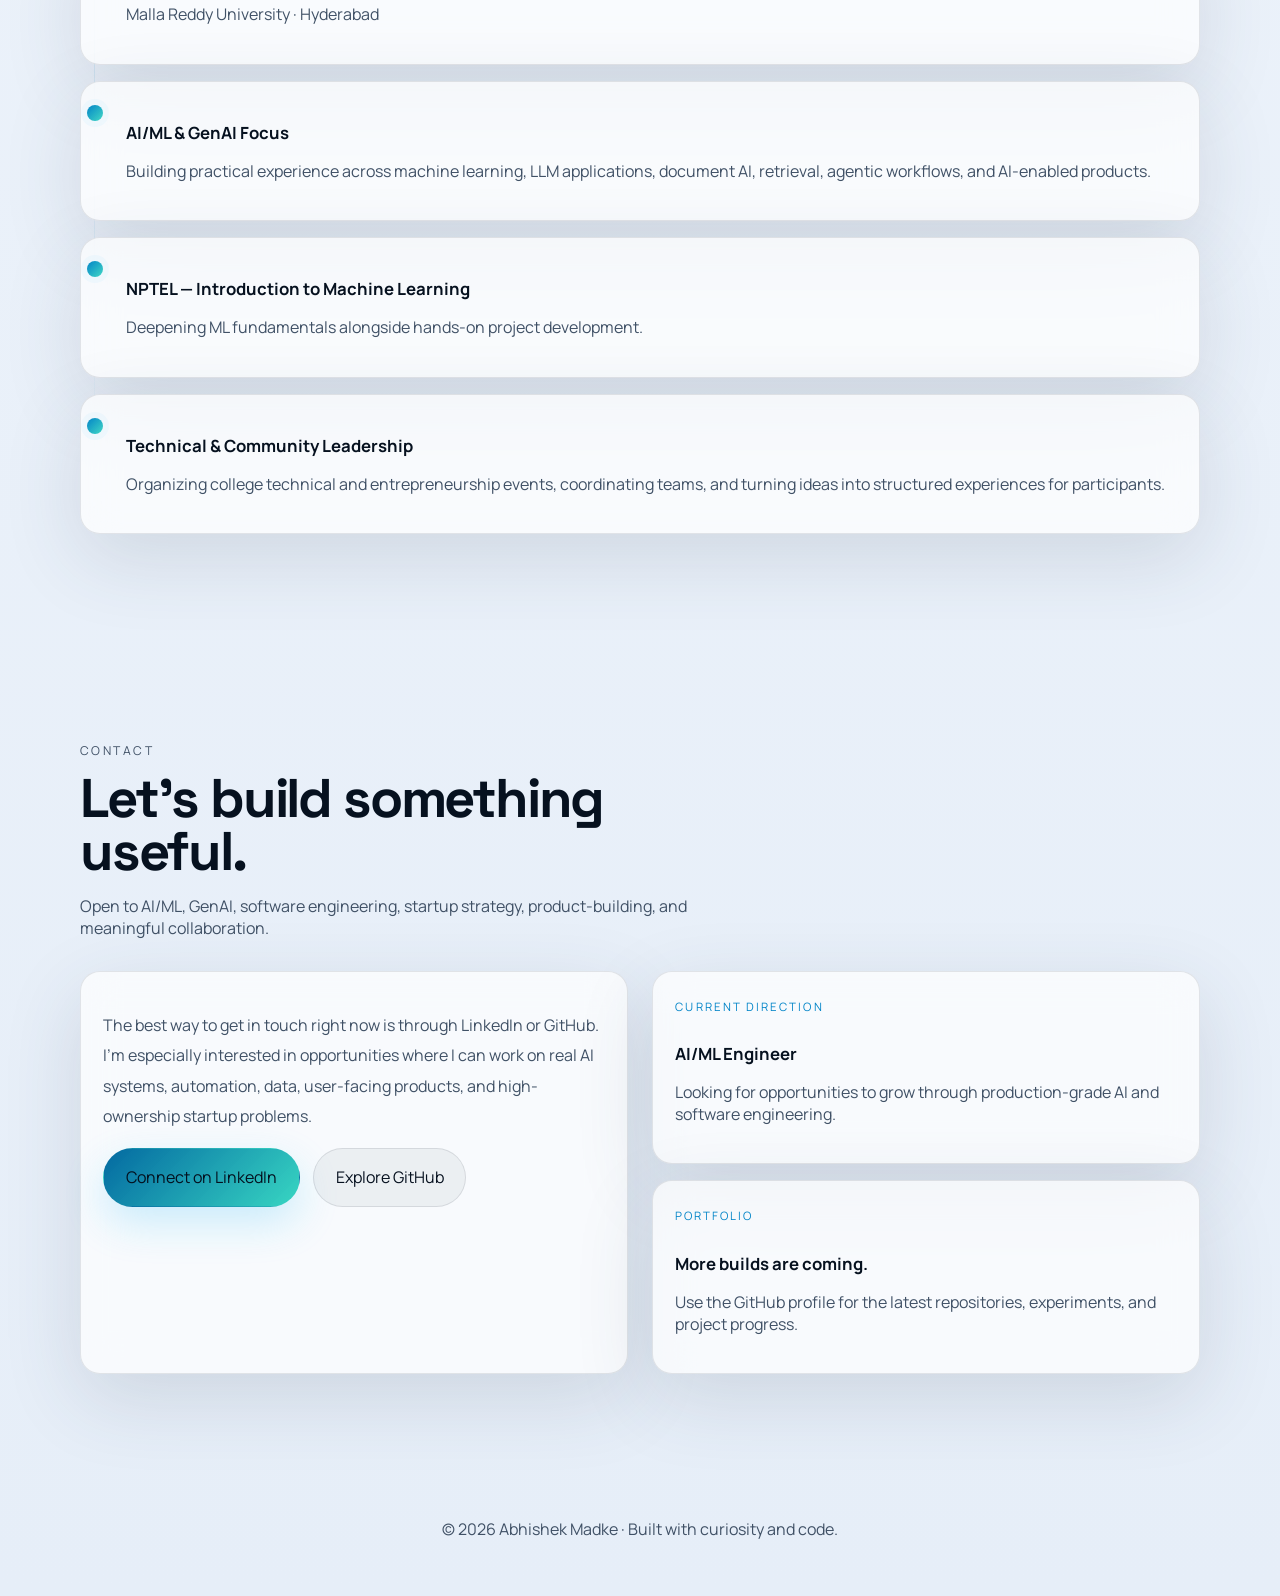
==== commit 9574a726: "Add Trash2Treasure strategy leadership experience" ====
--- a/index.html
+++ b/index.html
@@ -5,11 +5,11 @@
     <meta name="viewport" content="width=device-width, initial-scale=1.0" />
     <meta
       name="description"
-      content="Abhishek Madke is an AI/ML and GenAI-focused computer science student building intelligent products, document AI pipelines, and full-stack applications."
+      content="Abhishek Madke is a Computer Science student, Chief Strategy Advisor at Trash2Treasure, and AI/ML & GenAI builder creating intelligent products and full-stack systems."
     />
     <meta
       name="keywords"
-      content="Abhishek Madke, AI/ML Engineer, GenAI, Python, Django, React, LLM, RAG, portfolio"
+      content="Abhishek Madke, Chief Strategy Advisor, Trash2Treasure, AI/ML Engineer, GenAI, Python, Django, React, LLM, RAG, portfolio"
     />
     <meta name="author" content="Abhishek Madke" />
     <title>Abhishek Madke | AI/ML & GenAI Engineer</title>
@@ -63,18 +63,18 @@
       <section class="hero section">
         <div class="container hero-grid">
           <div class="hero-copy reveal">
-            <p class="eyebrow">AI/ML • GenAI • Full-Stack</p>
+            <p class="eyebrow">AI/ML • GenAI • Strategy • Full-Stack</p>
             <h1>Abhishek Madke</h1>
-            <p class="hero-title">AI/ML Engineer in the making · GenAI Builder · Product Developer</p>
+            <p class="hero-title">Chief Strategy Advisor · AI/ML & GenAI Builder · Product Developer</p>
             <p class="hero-tagline">
-              I build intelligent applications, automation workflows, and full-stack products that
-              turn messy problems into useful experiences.
+              I build intelligent applications and full-stack products, while helping shape strategy for
+              Trash2Treasure — a waste platform where people scan, verify, and earn rewards for responsible disposal.
             </p>
             <p class="typing-line">
               I build
               <span
                 class="typing"
-                data-roles="document AI pipelines,LLM-powered applications,full-stack products,automation systems"
+                data-roles="document AI pipelines,LLM-powered applications,full-stack products,waste-tech products"
               ></span>
             </p>
 
@@ -96,7 +96,7 @@
 
               <div class="status-pill">
                 <span class="status-dot"></span>
-                Building practical AI systems
+                Building practical products + strategy
               </div>
 
               <div class="metric-grid">
@@ -128,14 +128,15 @@
           <div class="about-grid">
             <article class="glass-panel about-story reveal">
               <p>
-                I’m a Computer Science student at Malla Reddy University focused on AI/ML,
-                Generative AI, and software engineering. I enjoy taking a problem from an idea,
-                through architecture and implementation, all the way to a usable product.
+                I’m a Computer Science student at Malla Reddy University focused on AI/ML, Generative AI,
+                software engineering, and product strategy. Alongside building technology, I serve as
+                Chief Strategy Advisor at Trash2Treasure, a startup working to make responsible waste disposal
+                more rewarding through scan, verification, and rewards.
               </p>
               <p>
-                My recent work spans document intelligence, LLM-powered applications, finance
-                assistants, automation, Django backends, and React interfaces. I care about both
-                the engineering underneath a product and the experience people get when they use it.
+                My recent work spans document intelligence, LLM-powered applications, finance assistants,
+                automation, Django backends, React interfaces, and sustainability-focused product strategy.
+                I care about the engineering underneath a product, the strategy behind it, and the experience people get when they use it.
               </p>
             </article>
 
@@ -146,9 +147,9 @@
                 <p>APIs, data pipelines, databases, validation, and maintainable application structure.</p>
               </div>
               <div class="highlight-card glass-panel">
-                <span class="highlight-label">AI Mindset</span>
-                <h3>Use AI where it creates leverage.</h3>
-                <p>LLMs, document processing, retrieval, automation, and agent-style workflows.</p>
+                <span class="highlight-label">Startup Strategy</span>
+                <h3>Think beyond the feature.</h3>
+                <p>Product direction, problem framing, user value, and strategy for building solutions that can scale.</p>
               </div>
             </aside>
           </div>
@@ -250,6 +251,7 @@
             <button class="filter-pill" type="button" data-filter="genai">GenAI</button>
             <button class="filter-pill" type="button" data-filter="data">Data AI</button>
             <button class="filter-pill" type="button" data-filter="fullstack">Full-Stack</button>
+            <button class="filter-pill" type="button" data-filter="startup">Startup</button>
           </div>
 
           <div class="projects-grid">
@@ -401,8 +403,8 @@
       <section class="section" id="experience">
         <div class="container">
           <div class="section-heading reveal">
-            <p class="eyebrow">Education & Journey</p>
-            <h2>Learning fast, building continuously.</h2>
+            <p class="eyebrow">Education, Leadership & Journey</p>
+            <h2>Learning, building, and helping shape companies.</h2>
           </div>
 
           <div class="timeline">
@@ -441,16 +443,15 @@
             <p class="eyebrow">Contact</p>
             <h2>Let’s build something useful.</h2>
             <p class="section-copy">
-              Open to AI/ML, GenAI, software engineering, product-building, and meaningful collaboration.
+              Open to AI/ML, GenAI, software engineering, startup strategy, product-building, and meaningful collaboration.
             </p>
           </div>
 
           <div class="about-grid">
             <article class="glass-panel about-story reveal">
               <p>
-                The best way to get in touch right now is through LinkedIn or GitHub. I’m especially
-                interested in opportunities where I can work on real AI systems, automation, data,
-                and user-facing products.
+                The best way to get in touch right now is through LinkedIn or GitHub. I’m especially interested in opportunities where I can work on real AI systems, automation, data,
+                user-facing products, and high-ownership startup problems.
               </p>
 
               <div class="hero-actions">
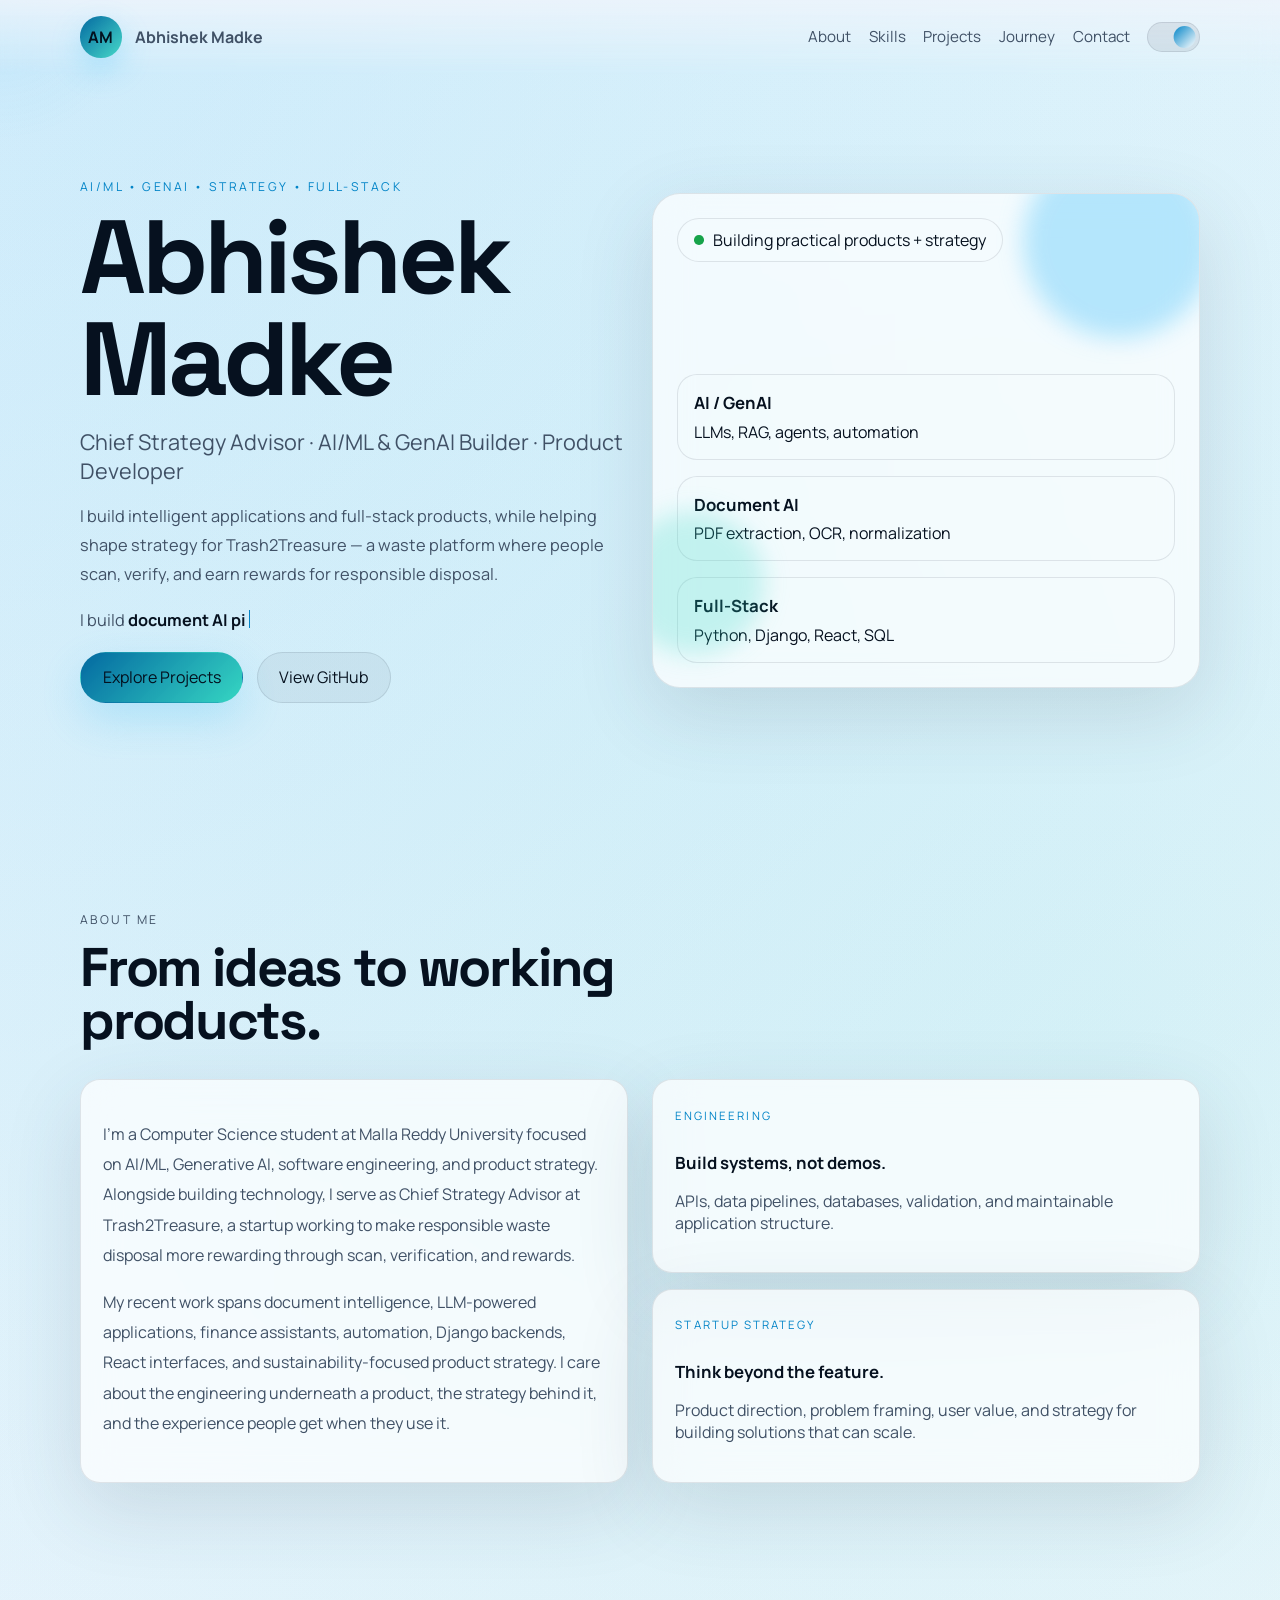
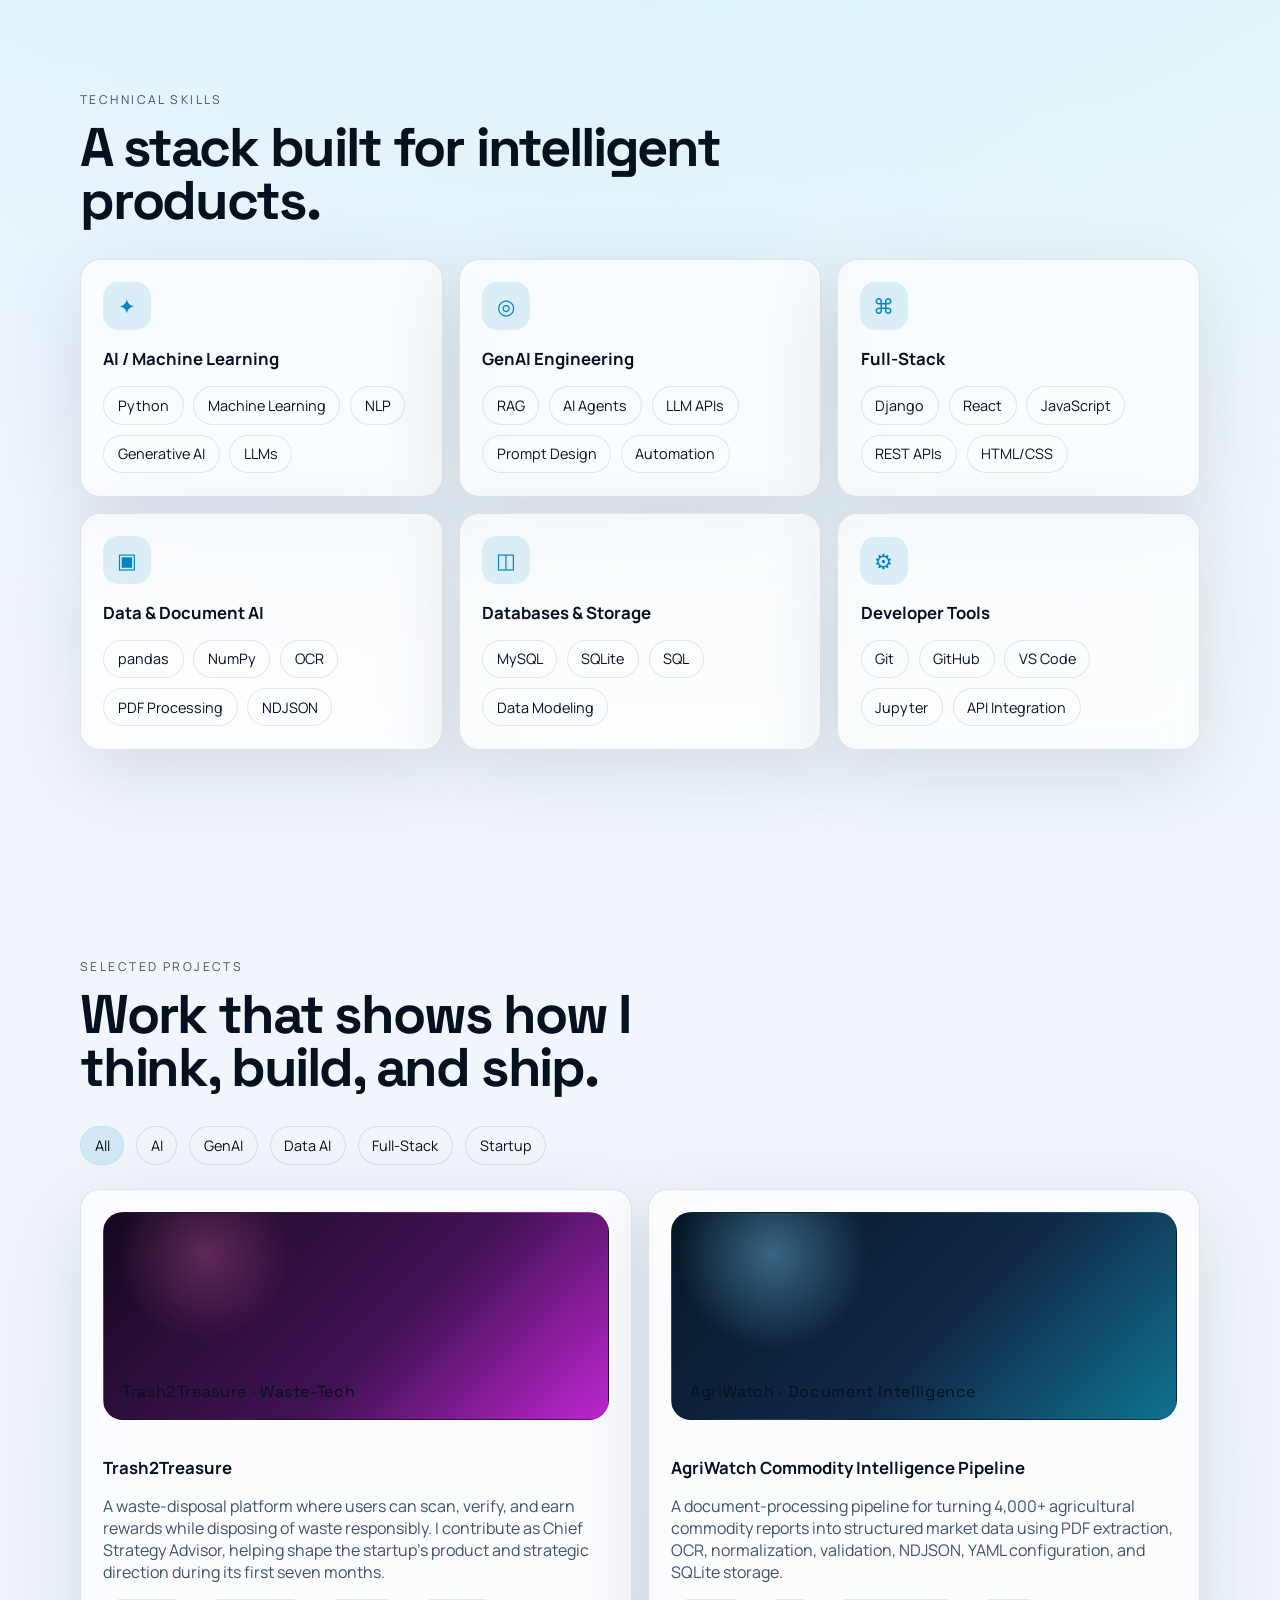
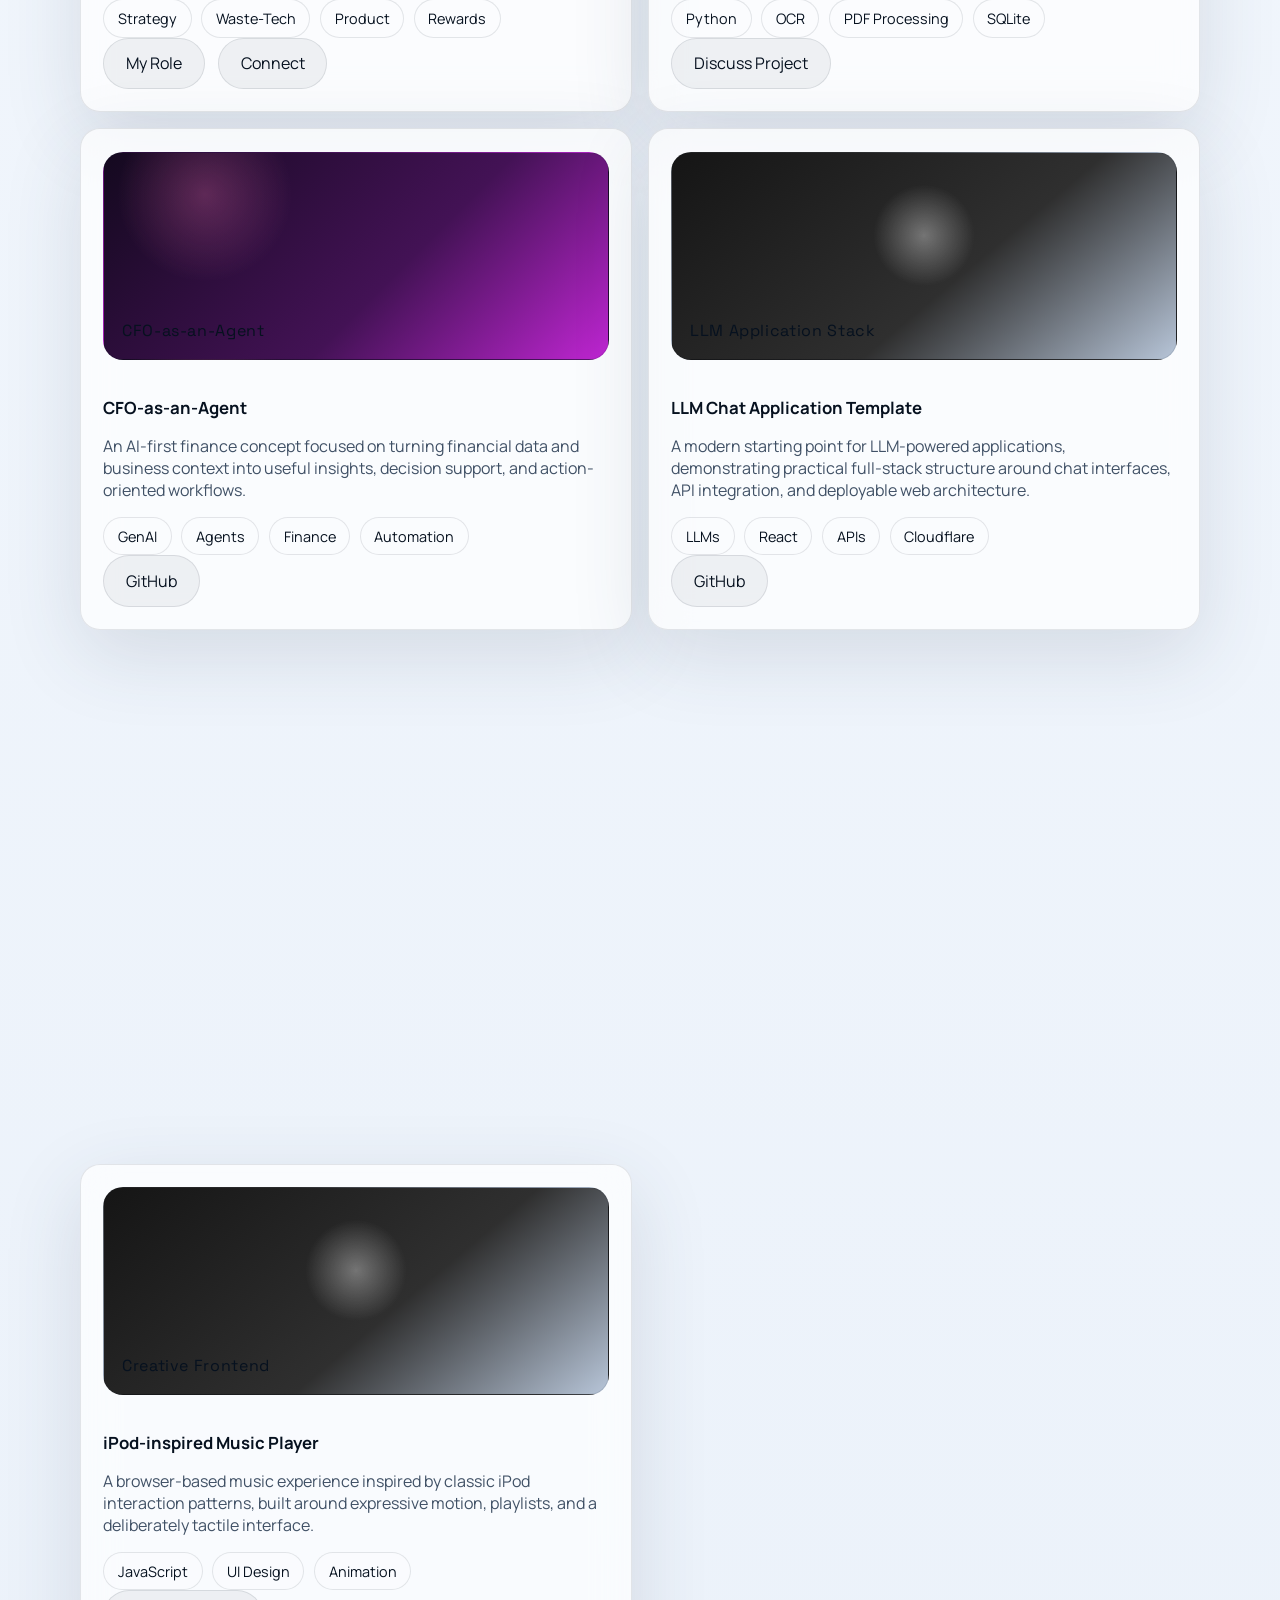
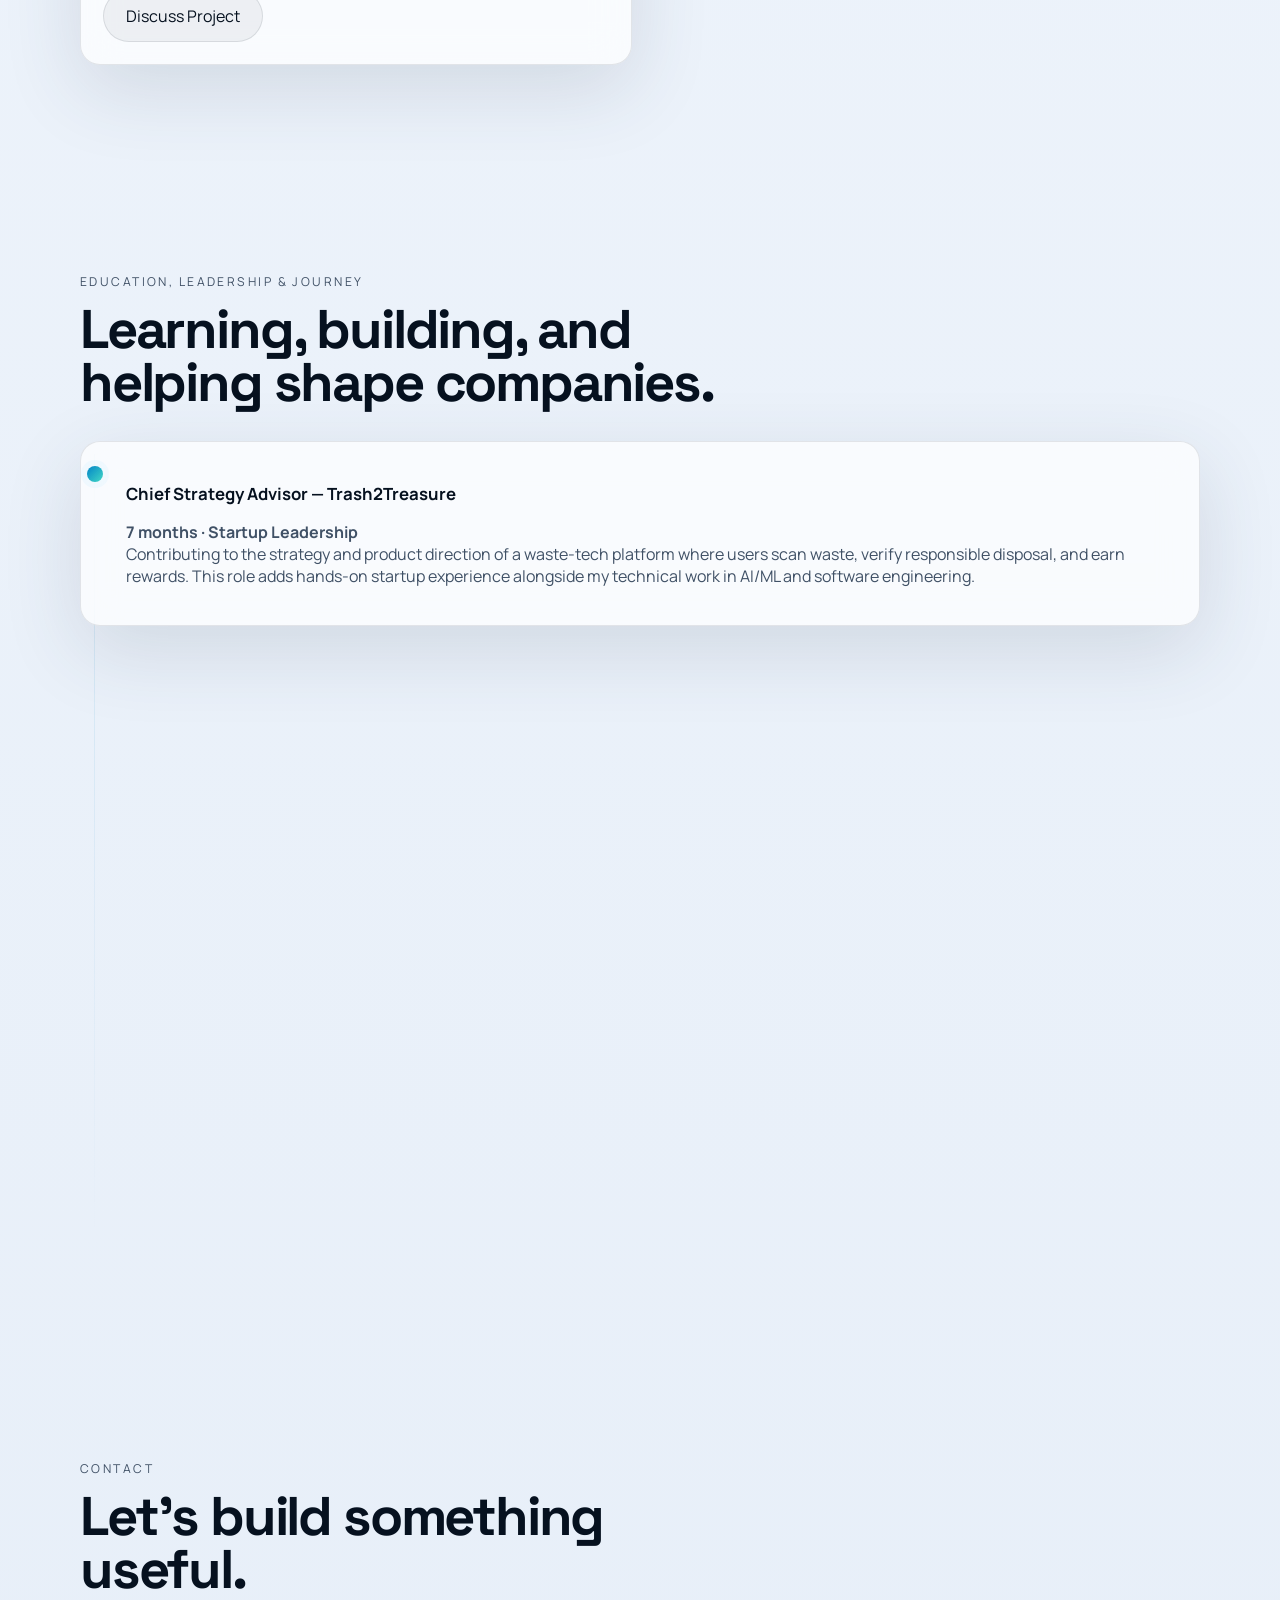
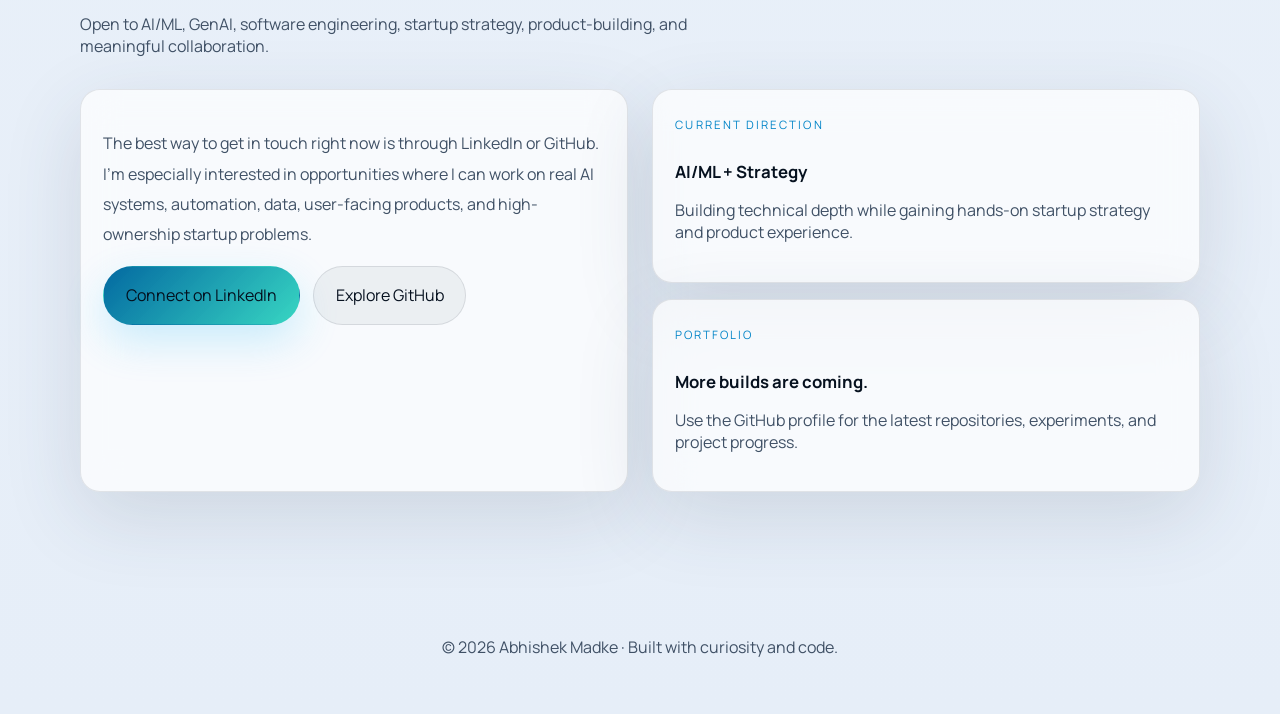
==== commit 9d5dda5b: "Highlight Trash2Treasure startup leadership role" ====
--- a/index.html
+++ b/index.html
@@ -255,6 +255,30 @@
           </div>
 
           <div class="projects-grid">
+            <article class="project-card glass-panel reveal" data-category="startup">
+              <div class="project-preview preview-arcado">
+                <span>Trash2Treasure · Waste-Tech</span>
+              </div>
+              <div class="project-body">
+                <h3>Trash2Treasure</h3>
+                <p>
+                  A waste-disposal platform where users can scan, verify, and earn rewards while
+                  disposing of waste responsibly. I contribute as Chief Strategy Advisor, helping
+                  shape the startup’s product and strategic direction during its first seven months.
+                </p>
+                <div class="project-stack">
+                  <span>Strategy</span>
+                  <span>Waste-Tech</span>
+                  <span>Product</span>
+                  <span>Rewards</span>
+                </div>
+                <div class="project-links">
+                  <a class="button button-secondary ripple" href="#experience">My Role</a>
+                  <a class="button button-secondary ripple" href="#contact">Connect</a>
+                </div>
+              </div>
+            </article>
+
             <article class="project-card glass-panel reveal" data-category="ai data fullstack">
               <div class="project-preview preview-ai">
                 <span>AgriWatch · Document Intelligence</span>
@@ -408,6 +432,15 @@
           </div>
 
           <div class="timeline">
+            <article class="timeline-card glass-panel reveal">
+              <h3>Chief Strategy Advisor — Trash2Treasure</h3>
+              <p>
+                <strong>7 months · Startup Leadership</strong><br />
+                Contributing to the strategy and product direction of a waste-tech platform where
+                users scan waste, verify responsible disposal, and earn rewards. This role adds
+                hands-on startup experience alongside my technical work in AI/ML and software engineering.
+              </p>
+            </article>
             <article class="timeline-card glass-panel reveal">
               <h3>B.Tech — Computer Science</h3>
               <p>Malla Reddy University · Hyderabad</p>
@@ -473,8 +506,8 @@
             <aside class="about-highlights reveal">
               <div class="highlight-card glass-panel">
                 <span class="highlight-label">Current Direction</span>
-                <h3>AI/ML Engineer</h3>
-                <p>Looking for opportunities to grow through production-grade AI and software engineering.</p>
+                <h3>AI/ML + Strategy</h3>
+                <p>Building technical depth while gaining hands-on startup strategy and product experience.</p>
               </div>
               <div class="highlight-card glass-panel">
                 <span class="highlight-label">Portfolio</span>
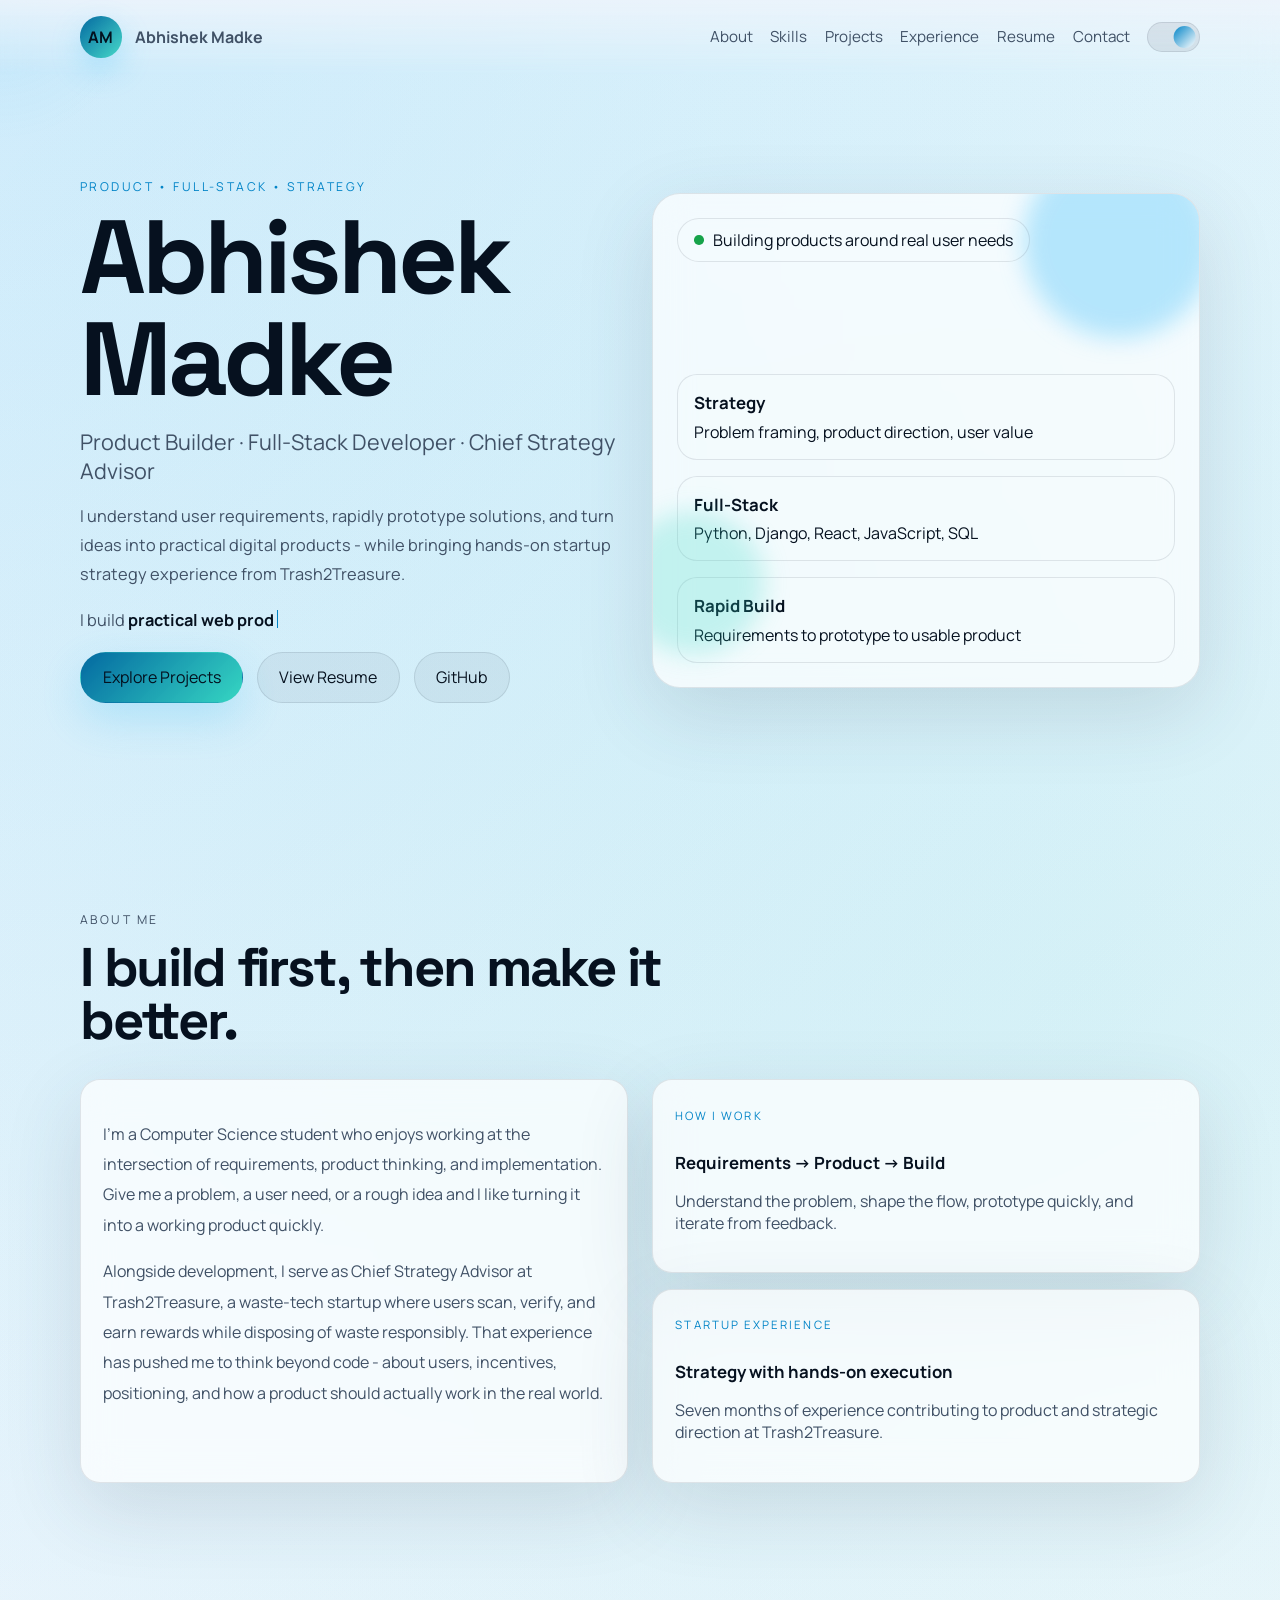
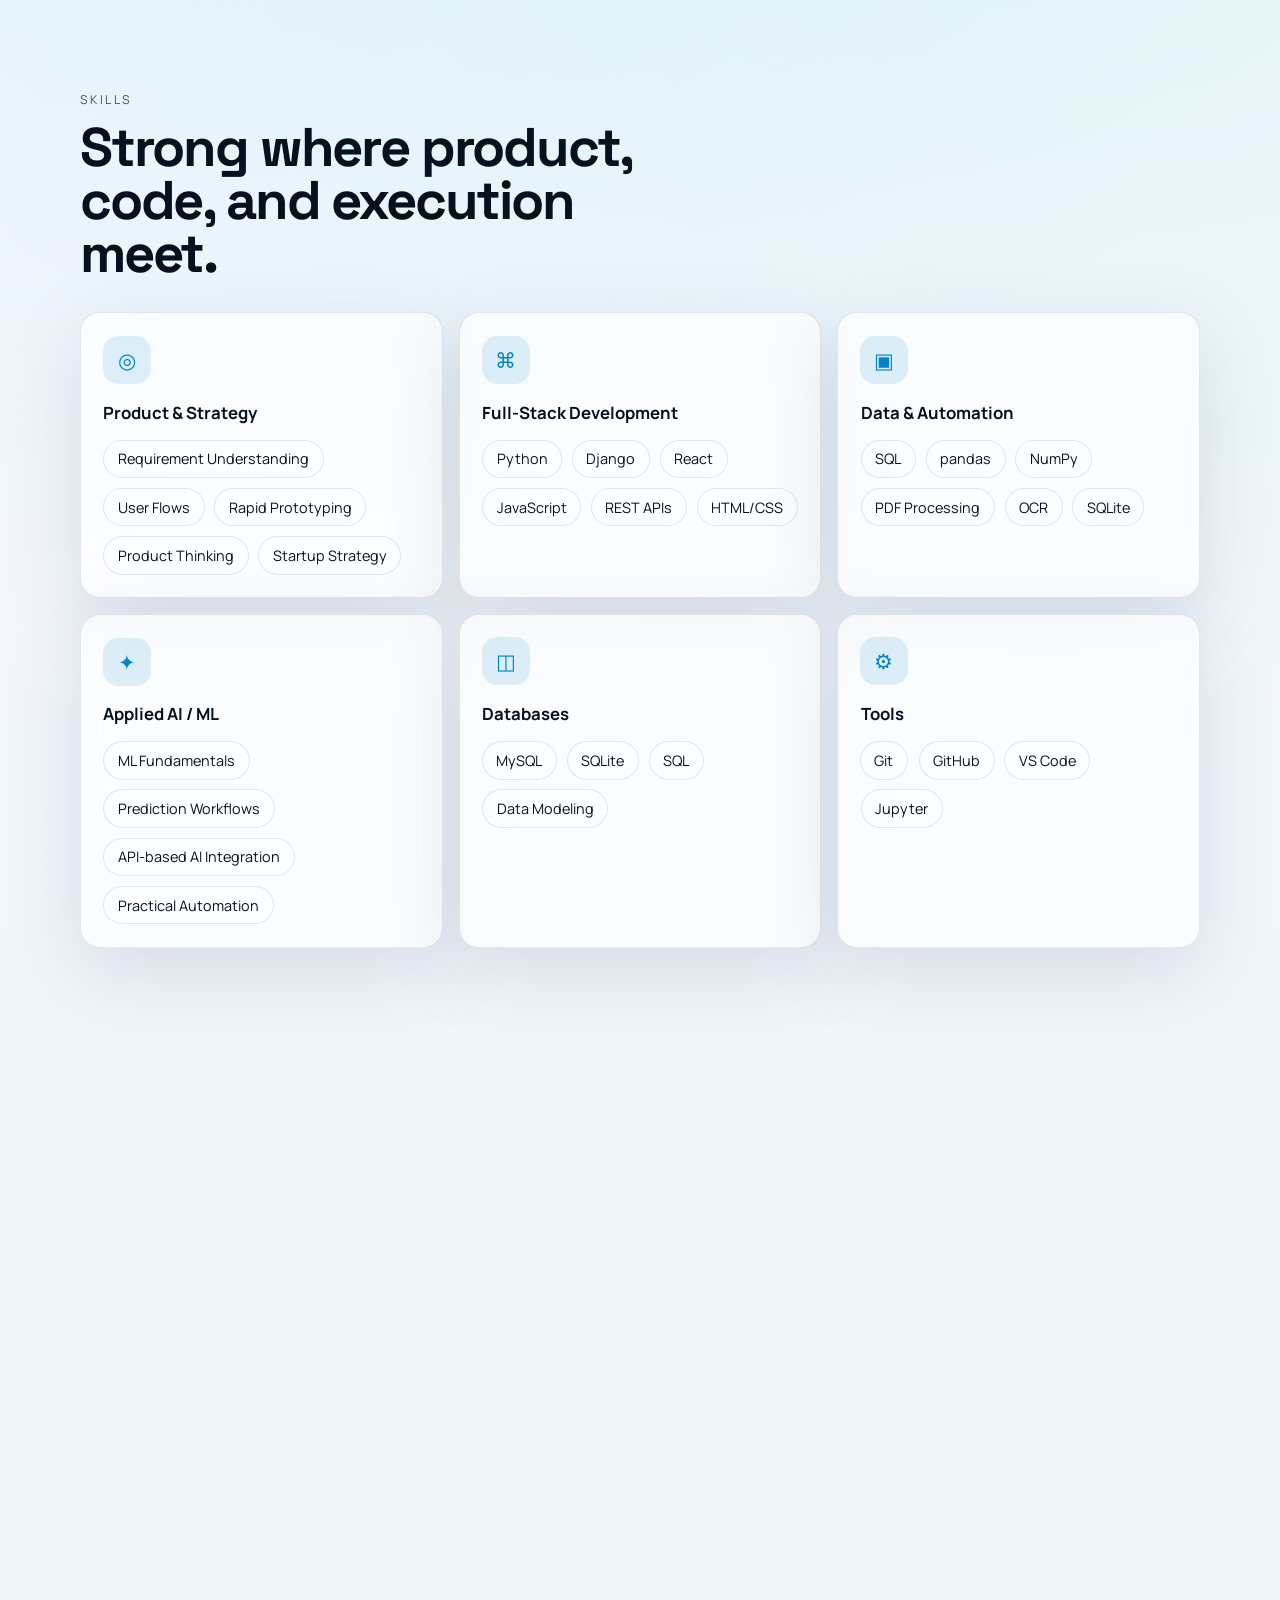
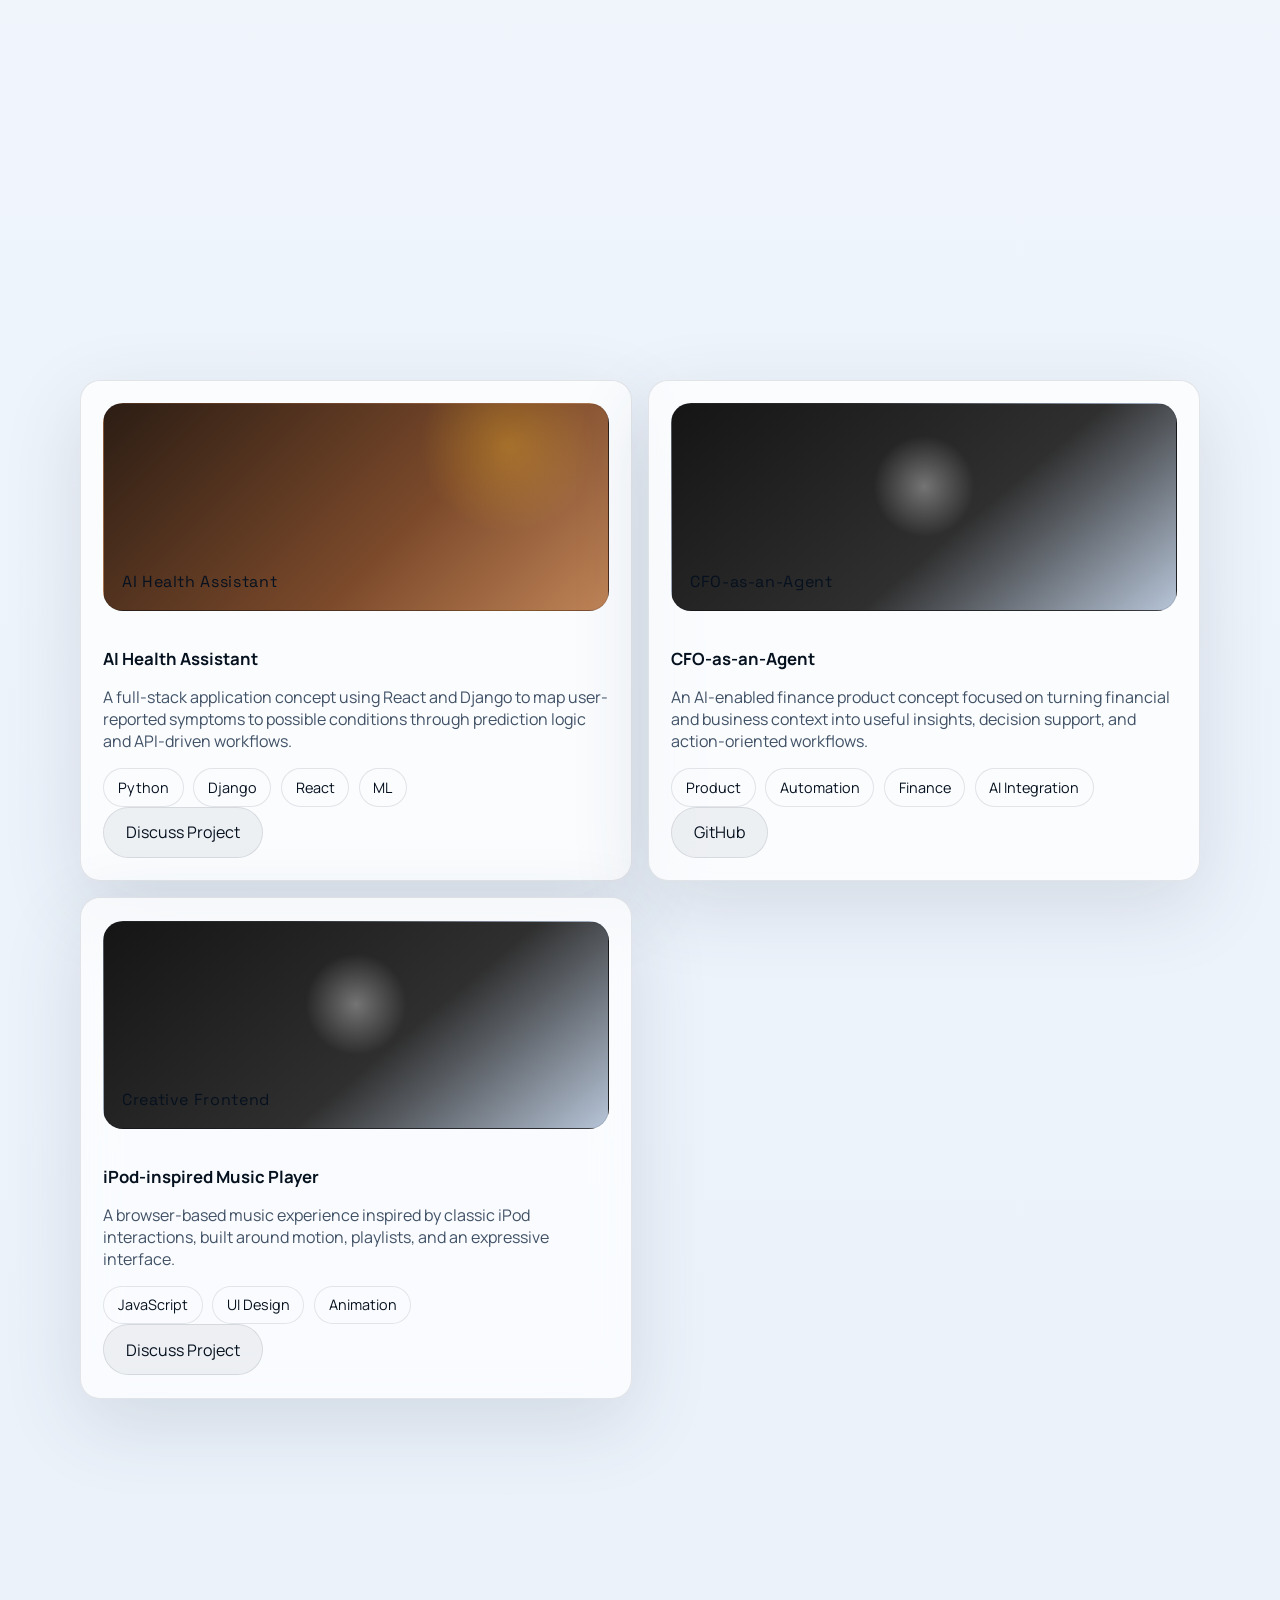
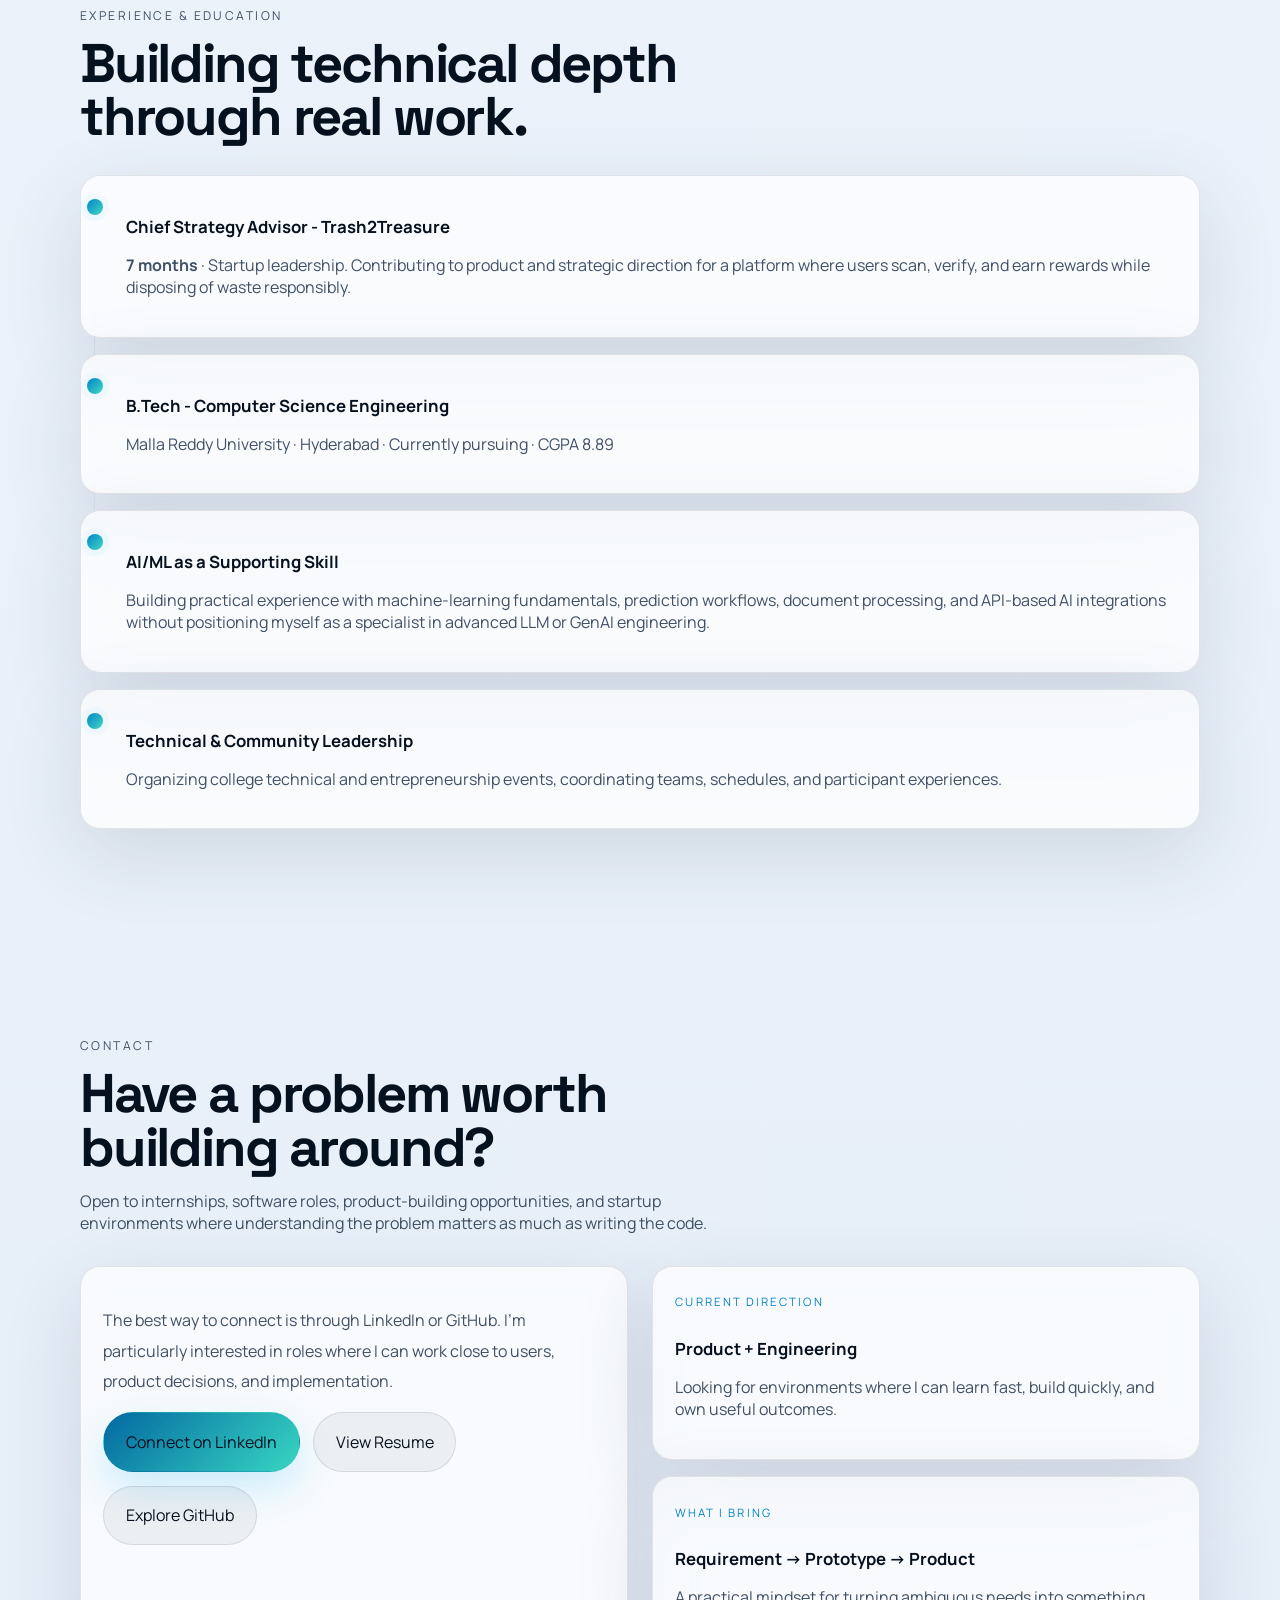
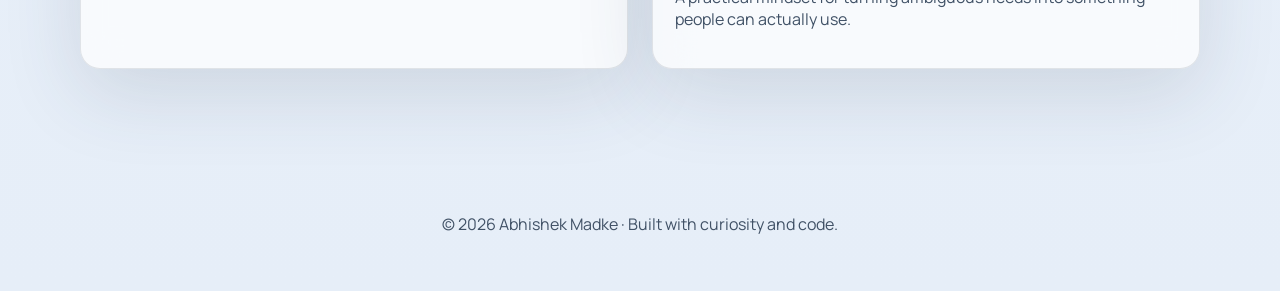
==== commit 05ff2962: "Reposition portfolio around product building and startup strategy" ====
--- a/index.html
+++ b/index.html
@@ -5,14 +5,14 @@
     <meta name="viewport" content="width=device-width, initial-scale=1.0" />
     <meta
       name="description"
-      content="Abhishek Madke is a Computer Science student, Chief Strategy Advisor at Trash2Treasure, and AI/ML & GenAI builder creating intelligent products and full-stack systems."
+      content="Abhishek Madke is a product-minded full-stack developer and Chief Strategy Advisor at Trash2Treasure who turns user requirements into practical digital products."
     />
     <meta
       name="keywords"
-      content="Abhishek Madke, Chief Strategy Advisor, Trash2Treasure, AI/ML Engineer, GenAI, Python, Django, React, LLM, RAG, portfolio"
+      content="Abhishek Madke, Full Stack Developer, Product Builder, Rapid Prototyper, Chief Strategy Advisor, Trash2Treasure, Django, React, Python"
     />
     <meta name="author" content="Abhishek Madke" />
-    <title>Abhishek Madke | AI/ML & GenAI Engineer</title>
+    <title>Abhishek Madke | Product Builder & Full-Stack Developer</title>
     <link rel="preconnect" href="https://fonts.googleapis.com" />
     <link rel="preconnect" href="https://fonts.gstatic.com" crossorigin />
     <link
@@ -48,7 +48,8 @@
           <a href="#about">About</a>
           <a href="#skills">Skills</a>
           <a href="#projects">Projects</a>
-          <a href="#experience">Journey</a>
+          <a href="#experience">Experience</a>
+          <a href="resume.html">Resume</a>
           <a href="#contact">Contact</a>
           <button class="theme-toggle" type="button" aria-label="Toggle color theme">
             <span class="theme-toggle-track">
@@ -63,29 +64,30 @@
       <section class="hero section">
         <div class="container hero-grid">
           <div class="hero-copy reveal">
-            <p class="eyebrow">AI/ML • GenAI • Strategy • Full-Stack</p>
+            <p class="eyebrow">Product • Full-Stack • Strategy</p>
             <h1>Abhishek Madke</h1>
-            <p class="hero-title">Chief Strategy Advisor · AI/ML & GenAI Builder · Product Developer</p>
+            <p class="hero-title">Product Builder · Full-Stack Developer · Chief Strategy Advisor</p>
             <p class="hero-tagline">
-              I build intelligent applications and full-stack products, while helping shape strategy for
-              Trash2Treasure — a waste platform where people scan, verify, and earn rewards for responsible disposal.
+              I understand user requirements, rapidly prototype solutions, and turn ideas into
+              practical digital products - while bringing hands-on startup strategy experience from Trash2Treasure.
             </p>
             <p class="typing-line">
               I build
               <span
                 class="typing"
-                data-roles="document AI pipelines,LLM-powered applications,full-stack products,waste-tech products"
+                data-roles="practical web products,rapid prototypes,user-focused workflows,product experiences"
               ></span>
             </p>
 
             <div class="hero-actions">
               <a class="button button-primary ripple" href="#projects">Explore Projects</a>
+              <a class="button button-secondary ripple" href="resume.html">View Resume</a>
               <a
                 class="button button-secondary ripple"
                 href="https://github.com/AbhishekMadke"
                 target="_blank"
                 rel="noreferrer"
-              >View GitHub</a>
+              >GitHub</a>
             </div>
           </div>
 
@@ -96,21 +98,21 @@
 
               <div class="status-pill">
                 <span class="status-dot"></span>
-                Building practical products + strategy
+                Building products around real user needs
               </div>
 
               <div class="metric-grid">
                 <article>
-                  <strong>AI / GenAI</strong>
-                  <span>LLMs, RAG, agents, automation</span>
-                </article>
-                <article>
-                  <strong>Document AI</strong>
-                  <span>PDF extraction, OCR, normalization</span>
+                  <strong>Strategy</strong>
+                  <span>Problem framing, product direction, user value</span>
                 </article>
                 <article>
                   <strong>Full-Stack</strong>
-                  <span>Python, Django, React, SQL</span>
+                  <span>Python, Django, React, JavaScript, SQL</span>
+                </article>
+                <article>
+                  <strong>Rapid Build</strong>
+                  <span>Requirements to prototype to usable product</span>
                 </article>
               </div>
             </div>
@@ -122,34 +124,34 @@
         <div class="container">
           <div class="section-heading reveal">
             <p class="eyebrow">About Me</p>
-            <h2>From ideas to working products.</h2>
+            <h2>I build first, then make it better.</h2>
           </div>
 
           <div class="about-grid">
             <article class="glass-panel about-story reveal">
               <p>
-                I’m a Computer Science student at Malla Reddy University focused on AI/ML, Generative AI,
-                software engineering, and product strategy. Alongside building technology, I serve as
-                Chief Strategy Advisor at Trash2Treasure, a startup working to make responsible waste disposal
-                more rewarding through scan, verification, and rewards.
-              </p>
-              <p>
-                My recent work spans document intelligence, LLM-powered applications, finance assistants,
-                automation, Django backends, React interfaces, and sustainability-focused product strategy.
-                I care about the engineering underneath a product, the strategy behind it, and the experience people get when they use it.
+                I’m a Computer Science student who enjoys working at the intersection of
+                requirements, product thinking, and implementation. Give me a problem, a user need,
+                or a rough idea and I like turning it into a working product quickly.
+              </p>
+              <p>
+                Alongside development, I serve as Chief Strategy Advisor at Trash2Treasure, a
+                waste-tech startup where users scan, verify, and earn rewards while disposing of
+                waste responsibly. That experience has pushed me to think beyond code - about users,
+                incentives, positioning, and how a product should actually work in the real world.
               </p>
             </article>
 
             <aside class="about-highlights reveal">
               <div class="highlight-card glass-panel">
-                <span class="highlight-label">Engineering</span>
-                <h3>Build systems, not demos.</h3>
-                <p>APIs, data pipelines, databases, validation, and maintainable application structure.</p>
+                <span class="highlight-label">How I Work</span>
+                <h3>Requirements -> Product -> Build</h3>
+                <p>Understand the problem, shape the flow, prototype quickly, and iterate from feedback.</p>
               </div>
               <div class="highlight-card glass-panel">
-                <span class="highlight-label">Startup Strategy</span>
-                <h3>Think beyond the feature.</h3>
-                <p>Product direction, problem framing, user value, and strategy for building solutions that can scale.</p>
+                <span class="highlight-label">Startup Experience</span>
+                <h3>Strategy with hands-on execution</h3>
+                <p>Seven months of experience contributing to product and strategic direction at Trash2Treasure.</p>
               </div>
             </aside>
           </div>
@@ -159,39 +161,28 @@
       <section class="section" id="skills">
         <div class="container">
           <div class="section-heading reveal">
-            <p class="eyebrow">Technical Skills</p>
-            <h2>A stack built for intelligent products.</h2>
+            <p class="eyebrow">Skills</p>
+            <h2>Strong where product, code, and execution meet.</h2>
           </div>
 
           <div class="skills-grid">
             <article class="skill-card glass-panel reveal">
-              <div class="skill-icon">✦</div>
-              <h3>AI / Machine Learning</h3>
+              <div class="skill-icon">◎</div>
+              <h3>Product & Strategy</h3>
+              <div class="skill-tags">
+                <span>Requirement Understanding</span>
+                <span>User Flows</span>
+                <span>Rapid Prototyping</span>
+                <span>Product Thinking</span>
+                <span>Startup Strategy</span>
+              </div>
+            </article>
+
+            <article class="skill-card glass-panel reveal">
+              <div class="skill-icon">⌘</div>
+              <h3>Full-Stack Development</h3>
               <div class="skill-tags">
                 <span>Python</span>
-                <span>Machine Learning</span>
-                <span>NLP</span>
-                <span>Generative AI</span>
-                <span>LLMs</span>
-              </div>
-            </article>
-
-            <article class="skill-card glass-panel reveal">
-              <div class="skill-icon">◎</div>
-              <h3>GenAI Engineering</h3>
-              <div class="skill-tags">
-                <span>RAG</span>
-                <span>AI Agents</span>
-                <span>LLM APIs</span>
-                <span>Prompt Design</span>
-                <span>Automation</span>
-              </div>
-            </article>
-
-            <article class="skill-card glass-panel reveal">
-              <div class="skill-icon">⌘</div>
-              <h3>Full-Stack</h3>
-              <div class="skill-tags">
                 <span>Django</span>
                 <span>React</span>
                 <span>JavaScript</span>
@@ -202,19 +193,31 @@
 
             <article class="skill-card glass-panel reveal">
               <div class="skill-icon">▣</div>
-              <h3>Data & Document AI</h3>
-              <div class="skill-tags">
+              <h3>Data & Automation</h3>
+              <div class="skill-tags">
+                <span>SQL</span>
                 <span>pandas</span>
                 <span>NumPy</span>
+                <span>PDF Processing</span>
                 <span>OCR</span>
-                <span>PDF Processing</span>
-                <span>NDJSON</span>
+                <span>SQLite</span>
+              </div>
+            </article>
+
+            <article class="skill-card glass-panel reveal">
+              <div class="skill-icon">✦</div>
+              <h3>Applied AI / ML</h3>
+              <div class="skill-tags">
+                <span>ML Fundamentals</span>
+                <span>Prediction Workflows</span>
+                <span>API-based AI Integration</span>
+                <span>Practical Automation</span>
               </div>
             </article>
 
             <article class="skill-card glass-panel reveal">
               <div class="skill-icon">◫</div>
-              <h3>Databases & Storage</h3>
+              <h3>Databases</h3>
               <div class="skill-tags">
                 <span>MySQL</span>
                 <span>SQLite</span>
@@ -225,13 +228,12 @@
 
             <article class="skill-card glass-panel reveal">
               <div class="skill-icon">⚙</div>
-              <h3>Developer Tools</h3>
+              <h3>Tools</h3>
               <div class="skill-tags">
                 <span>Git</span>
                 <span>GitHub</span>
                 <span>VS Code</span>
                 <span>Jupyter</span>
-                <span>API Integration</span>
               </div>
             </article>
           </div>
@@ -242,16 +244,15 @@
         <div class="container">
           <div class="section-heading reveal">
             <p class="eyebrow">Selected Projects</p>
-            <h2>Work that shows how I think, build, and ship.</h2>
+            <h2>Products and systems built around real problems.</h2>
           </div>
 
           <div class="project-filters reveal" role="tablist" aria-label="Project categories">
             <button class="filter-pill is-active" type="button" data-filter="all">All</button>
-            <button class="filter-pill" type="button" data-filter="ai">AI</button>
-            <button class="filter-pill" type="button" data-filter="genai">GenAI</button>
-            <button class="filter-pill" type="button" data-filter="data">Data AI</button>
+            <button class="filter-pill" type="button" data-filter="startup">Startup</button>
             <button class="filter-pill" type="button" data-filter="fullstack">Full-Stack</button>
-            <button class="filter-pill" type="button" data-filter="startup">Startup</button>
+            <button class="filter-pill" type="button" data-filter="data">Data / Automation</button>
+            <button class="filter-pill" type="button" data-filter="ai">Applied AI</button>
           </div>
 
           <div class="projects-grid">
@@ -262,33 +263,32 @@
               <div class="project-body">
                 <h3>Trash2Treasure</h3>
                 <p>
-                  A waste-disposal platform where users can scan, verify, and earn rewards while
-                  disposing of waste responsibly. I contribute as Chief Strategy Advisor, helping
-                  shape the startup’s product and strategic direction during its first seven months.
+                  A platform where users can scan waste, verify responsible disposal, and earn
+                  rewards. I contribute as Chief Strategy Advisor, helping shape product direction,
+                  user value, and the startup's early-stage strategy.
                 </p>
                 <div class="project-stack">
-                  <span>Strategy</span>
+                  <span>Startup Strategy</span>
+                  <span>Product</span>
                   <span>Waste-Tech</span>
-                  <span>Product</span>
                   <span>Rewards</span>
                 </div>
                 <div class="project-links">
                   <a class="button button-secondary ripple" href="#experience">My Role</a>
-                  <a class="button button-secondary ripple" href="#contact">Connect</a>
-                </div>
-              </div>
-            </article>
-
-            <article class="project-card glass-panel reveal" data-category="ai data fullstack">
+                </div>
+              </div>
+            </article>
+
+            <article class="project-card glass-panel reveal" data-category="data fullstack">
               <div class="project-preview preview-ai">
-                <span>AgriWatch · Document Intelligence</span>
+                <span>AgriWatch · Document Processing</span>
               </div>
               <div class="project-body">
                 <h3>AgriWatch Commodity Intelligence Pipeline</h3>
                 <p>
-                  A document-processing pipeline for turning 4,000+ agricultural commodity reports
-                  into structured market data using PDF extraction, OCR, normalization, validation,
-                  NDJSON, YAML configuration, and SQLite storage.
+                  A document-processing pipeline for 4,000+ agricultural commodity PDF reports,
+                  converting unstructured reports into structured market data through extraction,
+                  OCR, normalization, validation, NDJSON, YAML configuration, and SQLite storage.
                 </p>
                 <div class="project-stack">
                   <span>Python</span>
@@ -302,21 +302,43 @@
               </div>
             </article>
 
-            <article class="project-card glass-panel reveal" data-category="ai genai fullstack">
-              <div class="project-preview preview-arcado">
+            <article class="project-card glass-panel reveal" data-category="fullstack ai">
+              <div class="project-preview preview-crafts">
+                <span>AI Health Assistant</span>
+              </div>
+              <div class="project-body">
+                <h3>AI Health Assistant</h3>
+                <p>
+                  A full-stack application concept using React and Django to map user-reported
+                  symptoms to possible conditions through prediction logic and API-driven workflows.
+                </p>
+                <div class="project-stack">
+                  <span>Python</span>
+                  <span>Django</span>
+                  <span>React</span>
+                  <span>ML</span>
+                </div>
+                <div class="project-links">
+                  <a class="button button-secondary ripple" href="#contact">Discuss Project</a>
+                </div>
+              </div>
+            </article>
+
+            <article class="project-card glass-panel reveal" data-category="fullstack ai">
+              <div class="project-preview preview-ipod">
                 <span>CFO-as-an-Agent</span>
               </div>
               <div class="project-body">
                 <h3>CFO-as-an-Agent</h3>
                 <p>
-                  An AI-first finance concept focused on turning financial data and business
+                  An AI-enabled finance product concept focused on turning financial and business
                   context into useful insights, decision support, and action-oriented workflows.
                 </p>
                 <div class="project-stack">
-                  <span>GenAI</span>
-                  <span>Agents</span>
+                  <span>Product</span>
+                  <span>Automation</span>
                   <span>Finance</span>
-                  <span>Automation</span>
+                  <span>AI Integration</span>
                 </div>
                 <div class="project-links">
                   <a
@@ -329,77 +351,6 @@
               </div>
             </article>
 
-            <article class="project-card glass-panel reveal" data-category="ai genai fullstack">
-              <div class="project-preview preview-ipod">
-                <span>LLM Application Stack</span>
-              </div>
-              <div class="project-body">
-                <h3>LLM Chat Application Template</h3>
-                <p>
-                  A modern starting point for LLM-powered applications, demonstrating practical
-                  full-stack structure around chat interfaces, API integration, and deployable web architecture.
-                </p>
-                <div class="project-stack">
-                  <span>LLMs</span>
-                  <span>React</span>
-                  <span>APIs</span>
-                  <span>Cloudflare</span>
-                </div>
-                <div class="project-links">
-                  <a
-                    class="button button-secondary ripple"
-                    href="https://github.com/AbhishekMadke/llm-chat-app-template"
-                    target="_blank"
-                    rel="noreferrer"
-                  >GitHub</a>
-                </div>
-              </div>
-            </article>
-
-            <article class="project-card glass-panel reveal" data-category="ai fullstack">
-              <div class="project-preview preview-crafts">
-                <span>AI Health Assistant</span>
-              </div>
-              <div class="project-body">
-                <h3>AI Health Assistant</h3>
-                <p>
-                  A full-stack application concept that maps user-reported symptoms to possible
-                  conditions, combining a React interface, Django backend, APIs, and prediction logic.
-                </p>
-                <div class="project-stack">
-                  <span>Python</span>
-                  <span>Django</span>
-                  <span>React</span>
-                  <span>ML</span>
-                </div>
-                <div class="project-links">
-                  <a class="button button-secondary ripple" href="#contact">Discuss Project</a>
-                </div>
-              </div>
-            </article>
-
-            <article class="project-card glass-panel reveal" data-category="ai fullstack">
-              <div class="project-preview preview-ai">
-                <span>Finance Intelligence</span>
-              </div>
-              <div class="project-body">
-                <h3>AI Portfolio & Stock Assistant</h3>
-                <p>
-                  A finance dashboard concept for tracking holdings, organizing a stock wishlist,
-                  and adding intelligent assistance to portfolio decisions.
-                </p>
-                <div class="project-stack">
-                  <span>AI</span>
-                  <span>Analytics</span>
-                  <span>Portfolio</span>
-                  <span>Product Design</span>
-                </div>
-                <div class="project-links">
-                  <a class="button button-secondary ripple" href="#contact">Discuss Project</a>
-                </div>
-              </div>
-            </article>
-
             <article class="project-card glass-panel reveal" data-category="fullstack">
               <div class="project-preview preview-ipod">
                 <span>Creative Frontend</span>
@@ -407,8 +358,8 @@
               <div class="project-body">
                 <h3>iPod-inspired Music Player</h3>
                 <p>
-                  A browser-based music experience inspired by classic iPod interaction patterns,
-                  built around expressive motion, playlists, and a deliberately tactile interface.
+                  A browser-based music experience inspired by classic iPod interactions, built
+                  around motion, playlists, and an expressive interface.
                 </p>
                 <div class="project-stack">
                   <span>JavaScript</span>
@@ -427,43 +378,39 @@
       <section class="section" id="experience">
         <div class="container">
           <div class="section-heading reveal">
-            <p class="eyebrow">Education, Leadership & Journey</p>
-            <h2>Learning, building, and helping shape companies.</h2>
+            <p class="eyebrow">Experience & Education</p>
+            <h2>Building technical depth through real work.</h2>
           </div>
 
           <div class="timeline">
             <article class="timeline-card glass-panel reveal">
-              <h3>Chief Strategy Advisor — Trash2Treasure</h3>
-              <p>
-                <strong>7 months · Startup Leadership</strong><br />
-                Contributing to the strategy and product direction of a waste-tech platform where
-                users scan waste, verify responsible disposal, and earn rewards. This role adds
-                hands-on startup experience alongside my technical work in AI/ML and software engineering.
-              </p>
-            </article>
+              <h3>Chief Strategy Advisor - Trash2Treasure</h3>
+              <p>
+                <strong>7 months</strong> · Startup leadership. Contributing to product and strategic
+                direction for a platform where users scan, verify, and earn rewards while disposing
+                of waste responsibly.
+              </p>
+            </article>
+
             <article class="timeline-card glass-panel reveal">
-              <h3>B.Tech — Computer Science</h3>
-              <p>Malla Reddy University · Hyderabad</p>
+              <h3>B.Tech - Computer Science Engineering</h3>
+              <p>Malla Reddy University · Hyderabad · Currently pursuing · CGPA 8.89</p>
             </article>
 
             <article class="timeline-card glass-panel reveal">
-              <h3>AI/ML & GenAI Focus</h3>
-              <p>
-                Building practical experience across machine learning, LLM applications, document
-                AI, retrieval, agentic workflows, and AI-enabled products.
-              </p>
-            </article>
-
-            <article class="timeline-card glass-panel reveal">
-              <h3>NPTEL — Introduction to Machine Learning</h3>
-              <p>Deepening ML fundamentals alongside hands-on project development.</p>
+              <h3>AI/ML as a Supporting Skill</h3>
+              <p>
+                Building practical experience with machine-learning fundamentals, prediction
+                workflows, document processing, and API-based AI integrations without positioning
+                myself as a specialist in advanced LLM or GenAI engineering.
+              </p>
             </article>
 
             <article class="timeline-card glass-panel reveal">
               <h3>Technical & Community Leadership</h3>
               <p>
-                Organizing college technical and entrepreneurship events, coordinating teams, and
-                turning ideas into structured experiences for participants.
+                Organizing college technical and entrepreneurship events, coordinating teams,
+                schedules, and participant experiences.
               </p>
             </article>
           </div>
@@ -474,17 +421,18 @@
         <div class="container">
           <div class="section-heading reveal">
             <p class="eyebrow">Contact</p>
-            <h2>Let’s build something useful.</h2>
+            <h2>Have a problem worth building around?</h2>
             <p class="section-copy">
-              Open to AI/ML, GenAI, software engineering, startup strategy, product-building, and meaningful collaboration.
+              Open to internships, software roles, product-building opportunities, and startup
+              environments where understanding the problem matters as much as writing the code.
             </p>
           </div>
 
           <div class="about-grid">
             <article class="glass-panel about-story reveal">
               <p>
-                The best way to get in touch right now is through LinkedIn or GitHub. I’m especially interested in opportunities where I can work on real AI systems, automation, data,
-                user-facing products, and high-ownership startup problems.
+                The best way to connect is through LinkedIn or GitHub. I’m particularly interested
+                in roles where I can work close to users, product decisions, and implementation.
               </p>
 
               <div class="hero-actions">
@@ -494,6 +442,7 @@
                   target="_blank"
                   rel="noreferrer"
                 >Connect on LinkedIn</a>
+                <a class="button button-secondary ripple" href="resume.html">View Resume</a>
                 <a
                   class="button button-secondary ripple"
                   href="https://github.com/AbhishekMadke"
@@ -506,13 +455,13 @@
             <aside class="about-highlights reveal">
               <div class="highlight-card glass-panel">
                 <span class="highlight-label">Current Direction</span>
-                <h3>AI/ML + Strategy</h3>
-                <p>Building technical depth while gaining hands-on startup strategy and product experience.</p>
+                <h3>Product + Engineering</h3>
+                <p>Looking for environments where I can learn fast, build quickly, and own useful outcomes.</p>
               </div>
               <div class="highlight-card glass-panel">
-                <span class="highlight-label">Portfolio</span>
-                <h3>More builds are coming.</h3>
-                <p>Use the GitHub profile for the latest repositories, experiments, and project progress.</p>
+                <span class="highlight-label">What I Bring</span>
+                <h3>Requirement -> Prototype -> Product</h3>
+                <p>A practical mindset for turning ambiguous needs into something people can actually use.</p>
               </div>
             </aside>
           </div>
